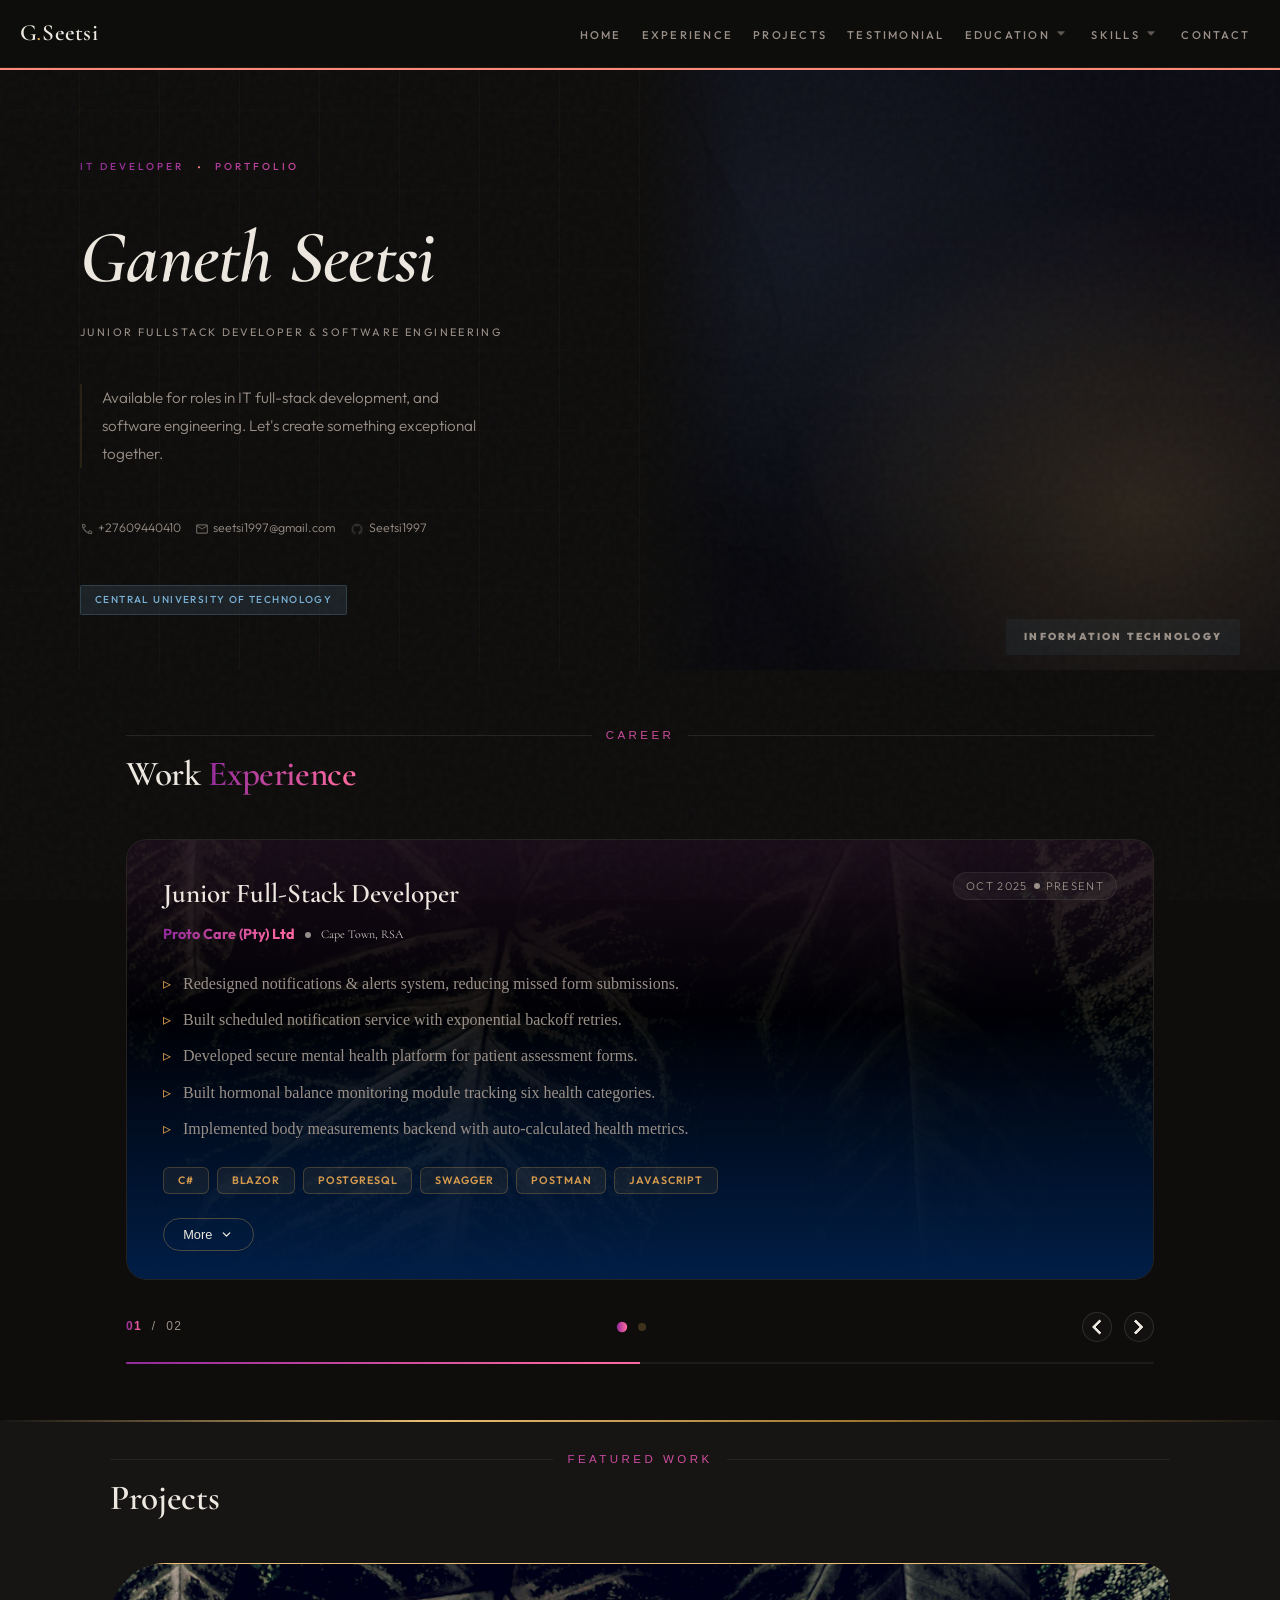
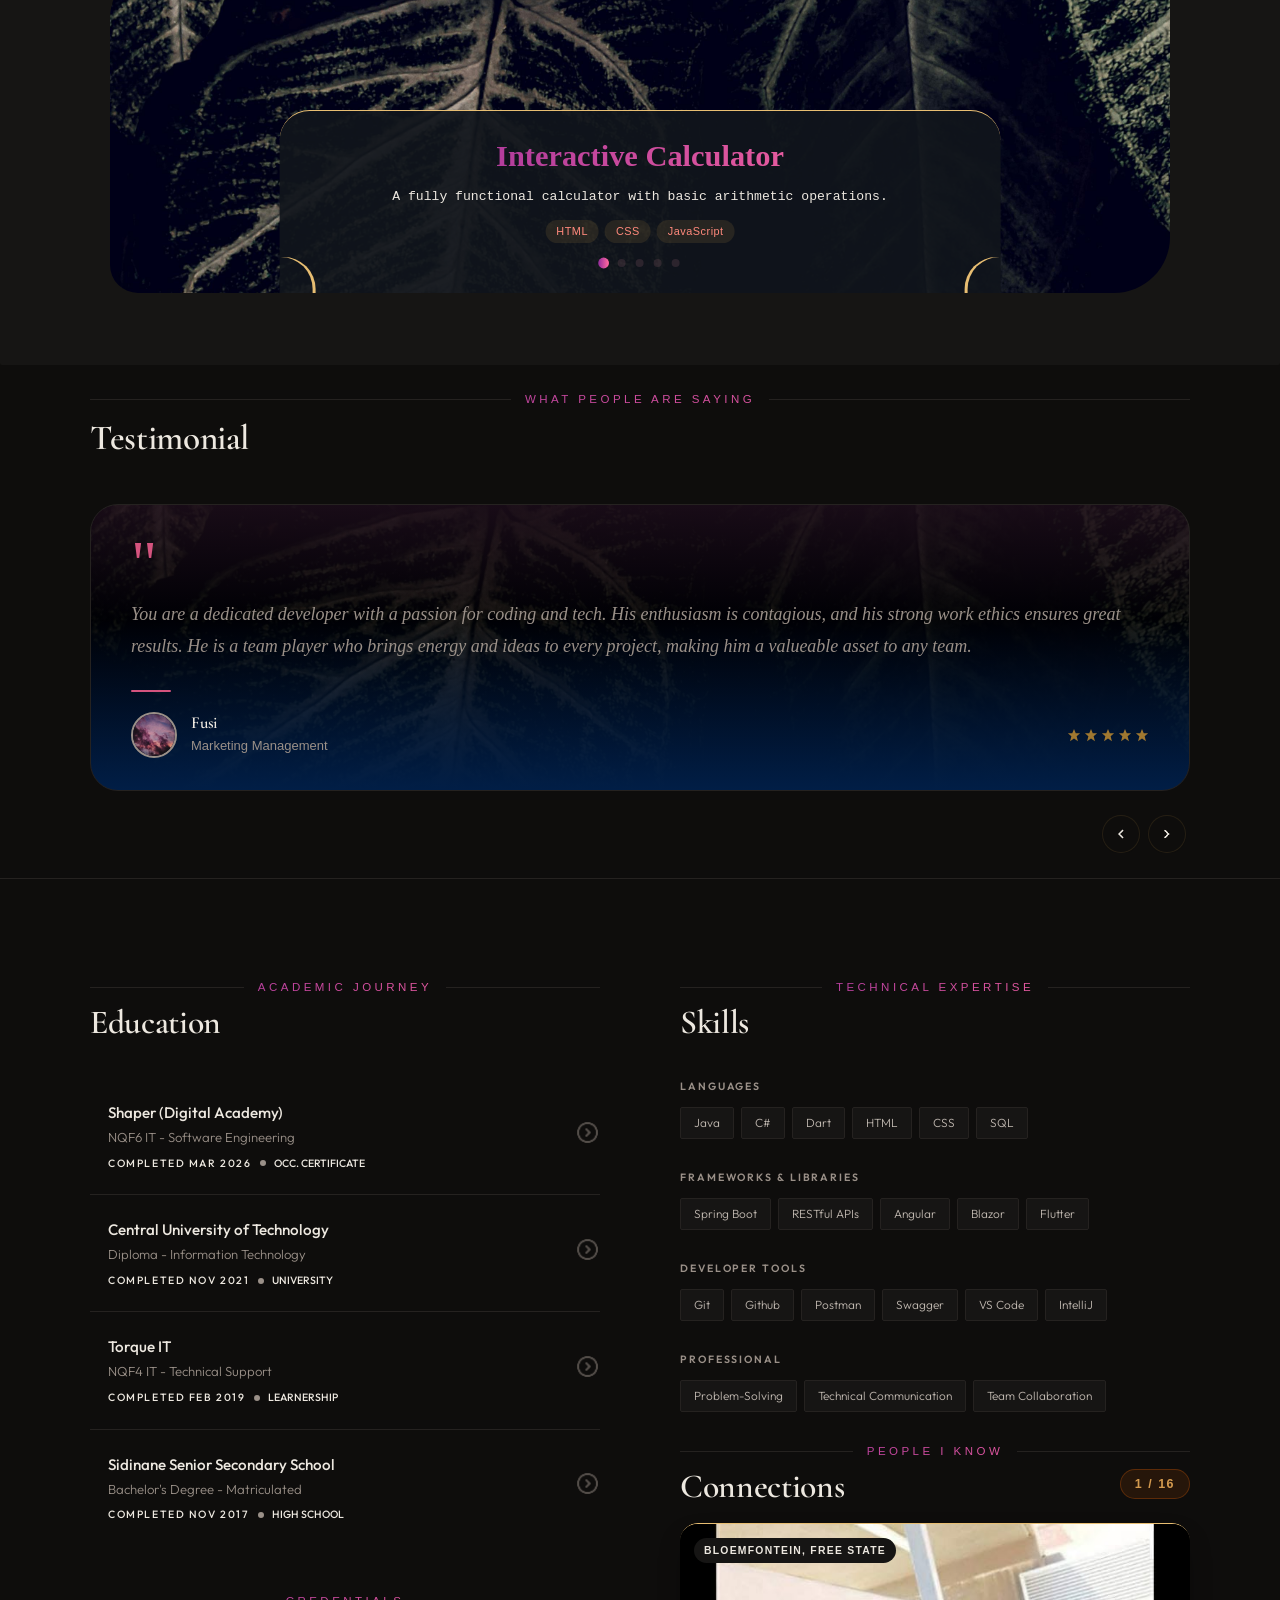
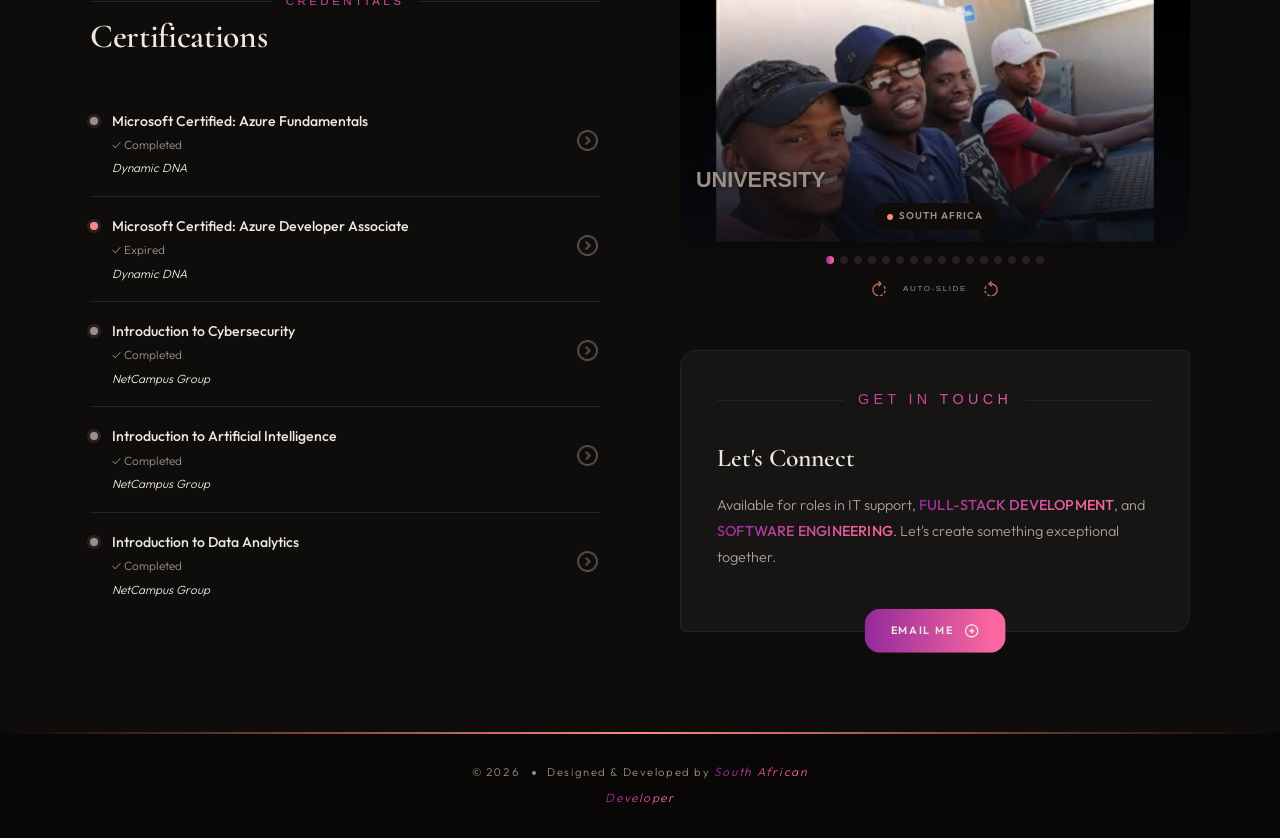
==== html/index.html @ e732b4f7 "Initial commit" ====
<!doctype html>
<html lang="en">

<head>
  <meta charset="UTF-8" />
  <meta name="viewport" content="width=device-width, initial-scale=1.0" />
  <title>Seetsi — Portfolio</title>
  <link rel="stylesheet" href="../css/styles.css" />
  <link rel="stylesheet" href="../css/mediaquery.css" />
  <link
    href="https://fonts.googleapis.com/css2?family=Cormorant+Garamond:ital,wght@0,300;0,400;0,600;0,700;1,300;1,400;1,600&family=Outfit:wght@300;400;500;600&display=swap"
    rel="stylesheet" />
</head>

<body>
  <div id="slot-navbar"></div>
  <div id="slot-hero"></div>
  <div id="slot-experience"></div>
  <div id="slot-projects"></div>
  <div id="slot-testimonial"></div>
  <div id="slot-edu-skills"></div>
  <div id="slot-footer"></div>
  <div id="slot-popups"></div>

  <script>
    async function loadPartial(slotId, file) {
      try {
        const res = await fetch(file);
        if (!res.ok) {
          console.warn(`Partial not found: ${file}`);
          return;
        }
        const html = await res.text();
        document.getElementById(slotId).innerHTML = html;
      } catch (err) {
        console.warn(`Failed to load partial: ${file}`, err);
      }
    }

    async function init() {
      await loadPartial("slot-navbar", "partials/navbar.html");
      await loadPartial("slot-hero", "partials/hero.html");
      await loadPartial("slot-experience", "partials/experience.html");
      await loadPartial("slot-projects", "partials/projects.html");
      await loadPartial("slot-testimonial", "partials/testimonial.html");
      await loadPartial("slot-edu-skills", "partials/edu-skills.html");
      await loadPartial("slot-footer", "partials/footer.html");
      await loadPartial("slot-popups", "partials/popups.html");

      // Now load and execute all dependent scripts
      const scripts = [
        "../js/script.js",
        "../js/scroll-lock.js",
        "../js/openEduPopup.js",
        "../js/openDoc.js",
        "../js/openCertPanel.js",
        "../js/dateFooter.js",
        "../js/experienceSlider.js",
        "../js/projectSlider.js",
        "../js/testimonialSlider.js",
        "../js/connectionSlider.js",
        "../js/skillsView.js"

      ];

      for (const src of scripts) {
        await new Promise((resolve, reject) => {
          const s = document.createElement('script');
          s.src = src;
          s.onload = resolve;
          s.onerror = reject;
          document.body.appendChild(s);
        });
      }

      // Finally dispatch the 'partialsLoaded' event (optional, since scripts already ran)
      window.dispatchEvent(new Event("partialsLoaded"));
    }

    init().catch(function (err) {
      console.error('Portfolio failed to initialise:', err);
    });

  </script>
</body>

</html>
---- css/styles.css ----
*,
*::before,
*::after {
  box-sizing: border-box;
  margin: 0;
  padding: 0;
}

body.mobile-nav,
body.edu-popup {
  position: fixed;
  width: 100%;
  overflow: hidden;
}

:root {
  --ink: #ede8e0;
  --bg: #0e0d0c;
  --surface: #161514;
  --surface2: #1c1a18;
  --gold: #d49a4e;
  --gold-l: #e8be72;
  --gold-d: #a07830;
  --navy: #7ab2d8;
  --navy-d: #4a8ab8;
  --muted: #9a9088;
  --line: #252220;
  --nav-h: 4.25rem;
  --ease-out: cubic-bezier(0.22, 1, 0.36, 1);
  --bg-gradient: linear-gradient(90deg,
      rgb(146, 42, 155) 0%,
      rgb(250, 102, 159) 90%);
  --expired: #ff897c;

  /* Experience section variables */
  --bg-card: #161514;
  --bg-card-hover: #1c1a18;
  --border: rgba(212, 164, 78, 0.12);
  --border-hover: rgba(212, 164, 78, 0.35);
  --text-primary: #ede8e0;
  --text-muted: #9a9088;
}

html {
  scroll-behavior: smooth;
}

body {
  background: var(--bg);
  color: var(--ink);
  font-family: "Outfit", sans-serif;
  font-weight: 300;
  line-height: 1.65;
  overflow-x: hidden;
  -webkit-font-smoothing: antialiased;
}

/* Grain overlay */
body::before {
  content: "";
  position: fixed;
  inset: 0;
  background-image: url("data:image/svg+xml,%3Csvg viewBox='0 0 200 200' xmlns='http://www.w3.org/2000/svg'%3E%3Cfilter id='n'%3E%3CfeTurbulence type='fractalNoise' baseFrequency='0.75' numOctaves='4' stitchTiles='stitch'/%3E%3C/filter%3E%3Crect width='100%25' height='100%25' filter='url(%23n)' opacity='1'/%3E%3C/svg%3E");
  opacity: 0.03;
  pointer-events: none;
  z-index: 9999;
}

/* ══════════════════════════════════════ NAVBAR */
.navbar {
  position: fixed;
  top: 0;
  left: 0;
  right: 0;
  height: var(--nav-h);
  z-index: 9999;
  display: flex;
  align-items: center;
  justify-content: space-between;
  padding: 0 3.25rem;
  background: rgba(14, 13, 12, 0.85);
  -webkit-backdrop-filter: blur(1.25rem) saturate(1.5);
  backdrop-filter: blur(1.25rem) saturate(1.5);
  border-bottom: 0.0625rem solid rgba(212, 164, 78, 0.1);
  transition: box-shadow 0.4s ease;
}

.nav-logo {
  font-family: "Cormorant Garamond", serif;
  font-size: 1.45rem;
  font-weight: 600;
  color: var(--ink);
  text-decoration: none;
  letter-spacing: 0.01em;
}

.nav-logo em {
  font-style: italic;
  color: var(--gold);
}

.nav-links {
  display: flex;
  list-style: none;
  justify-content: center;
  align-items: center;
  flex-wrap: nowrap;
  white-space: nowrap;

}

.nav-links a {
  font-size: 0.7rem;
  font-weight: 500;
  letter-spacing: 0.2em;
  text-transform: uppercase;
  color: var(--muted);
  text-decoration: none;
  padding: 0.5rem 1.25rem;
  position: relative;
  transition: color 0.25s;
}

.nav-links a::after {
  content: "";
  position: absolute;
  bottom: 0.125rem;
  left: 50%;
  transform: translateX(-50%);
  width: 0;
  height: 0.0625rem;
  background: var(--gold);
  transition: width 0.3s var(--ease-out);
}

.nav-links a:hover {
  color: var(--ink);
}

.nav-links a:hover::after {
  width: calc(100% - 2.5rem);
}

/* ══════════════════════════════════════ MOBILE NAV TIME */
.mobile-nav-time {
  display: flex;
  justify-content: space-between;
  align-items: center;
  padding: 0.1875rem 1.5rem;
  border-top: 0.0625rem solid var(--line);
  margin-bottom: 0.625rem;
}

.nav-cv a {
  font-size: 0.7rem;
  font-weight: 500;
  letter-spacing: 0.15em;
  text-transform: uppercase;
  color: var(--navy);
  text-decoration: none;
  padding: 0.375rem 0.875rem;
  border: 0.0625rem solid rgba(122, 178, 216, 0.3);
  border-radius: 1.25rem;
  transition:
    background 0.2s,
    border-color 0.2s;
}

.nav-cv a:hover {
  background: rgba(122, 178, 216, 0.1);
  border-color: var(--navy);
}

#navTime {
  display: inline-block;
  min-width: 2.625rem;
  text-align: center;
  font-variant-numeric: tabular-nums;
  font-size: 0.75rem;
  color: var(--text-muted);
  letter-spacing: 0.1em;
}

/* ══════════════════════════════════════ HAMBURGER */
.hamburger {
  display: none;
  flex-direction: column;
  gap: 0.3125rem;
  background: none;
  border: 0.0625rem solid var(--ink);
  cursor: pointer;
  padding: 0.375rem;
  border-radius: 0.375rem;
  transition: background 0.2s;
}

.hamburger:hover {
  background: var(--surface2);
}

.hamburger span {
  display: block;
  width: 1.375rem;
  height: 0.1rem;
  background: var(--text-muted);
  border-radius: 0.125rem;
  transition:
    transform 0.35s var(--ease-out),
    opacity 0.3s,
    width 0.35s;
  transform-origin: center;
}

.hamburger.open span:nth-child(1) {
  transform: translateY(0.40625rem) rotate(45deg);
}

.hamburger.open span:nth-child(2) {
  opacity: 0;
  width: 0;
}

.hamburger.open span:nth-child(3) {
  transform: translateY(-0.40625rem) rotate(-45deg);
}

/* ══════════════════════════════════════ MOBILE DRAWER */
.mobile-nav {
  position: fixed;
  top: var(--nav-h);
  left: 0;
  right: 0;
  background: #111010;
  border-bottom: 0.125rem solid var(--expired);
  z-index: 799;
  overflow: hidden;
  max-height: 0;
  transition: max-height 0.45s var(--ease-out);
}

.mobile-nav.open {
  max-height: 80vh;
  overflow-y: auto;
}

.mobile-nav ul {
  list-style: none;
  padding: 0;
}

.mobile-nav ul li a {
  display: block;
  padding: 0.875rem 2.75rem;
  font-size: 0.72rem;
  font-weight: 500;
  letter-spacing: 0.2em;
  text-transform: uppercase;
  color: var(--muted);
  text-decoration: none;
  border-left: 0.1875rem solid transparent;
  transition:
    color 0.2s,
    border-color 0.2s,
    padding-left 0.2s,
    background 0.2s;
}

.mobile-nav ul li a:hover {
  color: var(--ink);
  border-left-color: var(--expired);
  padding-left: 3.125rem;
  background: rgba(212, 164, 78, 0.05);
}

/* ══════════════════════════════════════ DESKTOP DROPDOWN */
.has-dropdown {
  position: relative;
  padding-top: 0.25rem;
}

.nav-links .dropdown-toggle {
  display: inline-flex;
  align-items: center;
  gap: 0.03125rem;
}

.has-dropdown .caret {
  display: inline-flex;
  align-items: center;
  vertical-align: middle;
  margin-left: 0.0625rem;
  padding-bottom: 0.3125rem;
  transition: transform 0.25s var(--ease-out);
}

.has-dropdown:hover .caret{
  transform: rotate(180deg);
}

.has-dropdown .caret .caret-img {
  width: 1.25rem;
  height: 1.25rem;
  display: block;
  pointer-events: none;
  opacity: 0.6;
  transition: opacity 0.25s ease;
}

.has-dropdown:hover .caret .caret-img,
.has-dropdown.active .caret .caret-img {
  opacity: 1;
}

.dropdown-menu {
  position: absolute;
  top: calc(100% + 0.5rem);
  left: 50%;
  opacity: 0;
  pointer-events: none;
  transform: translateX(-50%) translateY(-0.375rem);
  background: rgba(14, 13, 12, 0.97);
  border: 0.0625rem solid rgba(212, 164, 78, 0.18);
  border-radius: 0.5rem;
  list-style: none;
  padding: 0.375rem 0;
  min-width: 10.625rem;
  z-index: 1000;
  box-shadow: 0 0.75rem 2.5rem rgba(0, 0, 0, 0.5);
  transition:
    opacity 0.22s ease,
    transform 0.22s var(--ease-out);
}

/* tooltip arrow */
.dropdown-menu::before {
  content: "";
  position: absolute;
  top: -0.3125rem;
  left: 50%;
  transform: translateX(-50%) rotate(45deg);
  width: 0.5625rem;
  height: 0.5625rem;
  background: rgba(14, 13, 12, 0.97);
  border-left: 0.0625rem solid rgba(212, 164, 78, 0.18);
  border-top: 0.0625rem solid rgba(212, 164, 78, 0.18);
}

.has-dropdown:hover .dropdown-menu {
  opacity: 1;
  pointer-events: all;
  transform: translateX(-50%) translateY(0);
}

.dropdown-menu li a {
  display: block;
  padding: 0.5625rem 1.125rem;
  font-size: 0.68rem;
  font-weight: 500;
  letter-spacing: 0.15em;
  text-transform: uppercase;
  color: var(--muted);
  text-decoration: none;
  white-space: nowrap;
  transition:
    color 0.2s,
    padding-left 0.2s,
    background 0.2s;
}

.dropdown-menu li a:hover {
  color: var(--expired);
  padding-left: 1.5rem;
  background: rgba(212, 164, 78, 0.06);
}

/* prevents the global ::after underline appearing in dropdown */
.dropdown-menu li a::after {
  display: none;
}

/* ══════════════════════════════════════ MOBILE ACCORDION */
.mobile-accordion {
  list-style: none;
}

.mobile-acc-toggle {
  display: flex;
  align-items: center;
  justify-content: space-between;
  width: 100%;
  padding: 0.875rem 2.75rem;
  font-size: 0.72rem;
  font-weight: 500;
  letter-spacing: 0.2em;
  text-transform: uppercase;
  color: var(--muted);
  background: none;
  border: none;
  border-left: 0.1875rem solid transparent;
  cursor: pointer;
  text-align: left;
  gap: 0.5rem;
  transition:
    color 0.2s,
    border-color 0.2s,
    background 0.2s;
}

.mobile-acc-toggle:hover,
.mobile-acc-toggle[aria-expanded="true"] {
  color: var(--ink);
  border-left-color: var(--expired);
  background: rgba(212, 164, 78, 0.05);
}

.mobile-acc-toggle .caret {
  display: flex;
  align-items: center;
  flex-shrink: 0;
  margin-right: 0;
  transition: transform 0.3s var(--ease-out);
}

.mobile-acc-toggle .caret img {
  width: 1.25rem;
  height: 1.25rem;
  opacity: 0.5;
  display: block;
  pointer-events: none;
  filter: invert(1);
}

.mobile-acc-toggle[aria-expanded="true"] .caret {
  transform: rotate(180deg);
}

.mobile-acc-menu {
  list-style: none;
  max-height: 0;
  overflow: hidden;
  background: transparent;
  transition: max-height 0.35s var(--ease-out);
}

.mobile-acc-menu.open {
  max-height: 18.75rem;
}

.mobile-acc-menu li a {
  display: block;
  padding: 0.6875rem 2.75rem 0.6875rem 3.5rem;
  font-size: 0.68rem;
  font-weight: 500;
  letter-spacing: 0.18em;
  text-transform: uppercase;
  color: var(--muted);
  text-decoration: none;
  border-left: 0.1875rem solid transparent;
  position: relative;
  transition:
    color 0.2s,
    border-color 0.2s,
    background 0.2s;
}

/* dash indicator before each sub-link */
.mobile-acc-menu li a::before {
  content: "";
  position: absolute;
  left: 2.5rem;
  color: var(--gold);
  opacity: 0.5;
}

.mobile-acc-menu li a:hover {
  color: var(--gold);
  background: rgba(212, 164, 78, 0.04);
}

/* ══════════════════════════════════════ HERO */
.hero {
  height: 100%;
  max-height: 670px;
  min-height: 0;
  padding-top: var(--nav-h);
  display: grid;
  grid-template-columns: 1fr 1fr;
  position: relative;
  overflow: hidden;
}

.hero::before {
  content: "";
  position: absolute;
  inset: 0;
  background:
    repeating-linear-gradient(90deg,
      transparent,
      transparent 4.9375rem,
      rgba(212, 164, 78, 0.03) 4.9375rem,
      rgba(212, 164, 78, 0.03) 5rem),
    repeating-linear-gradient(0deg,
      transparent,
      transparent 4.9375rem,
      rgba(212, 164, 78, 0.02) 4.9375rem,
      rgba(212, 164, 78, 0.02) 5rem);
  pointer-events: none;
}

.hero-text {
  display: flex;
  flex-direction: column;
  justify-content: center;
  gap: 0.375rem;
  padding: 5rem 4rem 5rem 5rem;
  position: relative;
  z-index: 1;
  animation: slideUp 0.9s var(--ease-out) both;
}

.eyebrow {
  display: inline-flex;
  align-items: center;
  gap: 0.75rem;
  font-size: 0.63rem;
  letter-spacing: 0.3em;
  text-transform: uppercase;
  font-weight: 500;
  margin-bottom: 1.75rem;
  background: var(--bg-gradient, #ccc);
  -webkit-background-clip: text;
  -webkit-text-fill-color: transparent;
  background-clip: text;
}

.eyebrow .eyebrow-dot {
  background: var(--expired, #ccc);
  -webkit-background-clip: text;
  background-clip: text;
  -webkit-text-fill-color: transparent;
  font-size: 1.5rem;
  font-weight: 100;
  display: inline-block;
  padding-left: 0.1rem;
  animation: bounce 1s infinite;
}

.hero-text-header {
  display: flex;
  align-items: center;
  justify-content: space-between;
}

.hero-text-header h1 {
  font-family: "Cormorant Garamond", serif;
  font-size: clamp(2.5rem, 5.8vw, 5.375rem);
  font-style: oblique;
  line-height: 0.95;
  font-weight: 600;
  color: var(--ink);
  margin-bottom: 0.375rem;
  letter-spacing: -0.01em;
}

.title-tag {
  font-size: 0.68rem;
  letter-spacing: 0.22em;
  text-transform: uppercase;
  color: var(--muted);
  margin: 1.25rem 0 2.25rem;
  font-weight: 400;
}

.summary {
  font-size: 0.95rem;
  color: var(--text-muted);
  max-width: 25rem;
  line-height: 1.85;
  margin-bottom: 2.75rem;
  padding-left: 1.25rem;
  border-left: 0.125rem solid var(--border, #ccc);
}

.contact-row {
  display: flex;
  flex-wrap: wrap;
  gap: 0.875rem;
  margin-bottom: 2.5rem;
}

.contact-item {
  display: flex;
  align-items: center;
  gap: 0.25rem;
  font-size: 0.77rem;
  color: var(--muted);
  transition: color 0.2s;
}

.contact-item:hover,
.contact-item a:hover {
  color: var(--ink);
}

.contact-item .call,
.contact-item .mail,
.contact-item .location,
.contact-item .github {
  flex-shrink: 0;
  opacity: 0.6;
}

.contact-item .call,
.contact-item .mail,
.contact-item .location,
.contact-item .github {
  width: 0.875rem;
  height: 0.875rem;
}

.contact-item a {
  color: var(--muted);
  text-decoration: none;
}

.contact-item .github {
  width: 1rem;
  height: 1rem;
}

.badge-row {
  display: flex;
  gap: 0.5rem;
  flex-wrap: wrap;
}

.badge {
  background: rgba(122, 178, 216, 0.12);
  border: 0.0625rem solid rgba(122, 178, 216, 0.2);
  color: var(--navy);
  font-size: 0.63rem;
  letter-spacing: 0.14em;
  text-transform: uppercase;
  padding: 0.375rem 0.875rem;
  border-radius: 0.125rem;
  font-weight: 500;
  transition:
    background 0.25s,
    border-color 0.25s;
}

.badge:hover {
  background: rgba(122, 178, 216, 0.2);
}

.badge.gold {
  background: rgba(212, 164, 78, 0.15);
  border-color: rgba(212, 164, 78, 0.3);
  color: var(--gold);
}

.badge.gold:hover {
  background: rgba(212, 164, 78, 0.25);
}

/* Hero photo */
.hero-photo {
  position: relative;
  overflow: hidden;
  animation: fadeIn 1.1s ease both 0.3s;
}

.hero-photo-inner {
  width: 100%;
  height: 100%;
  min-height: 28rem;  
  background: black url(https://s3-us-west-2.amazonaws.com/s.cdpn.io/1231630/stars.png) repeat;
  top: 0;
  bottom: 0;
  left: 0;
  right: 0;
  display: block;
  z-index: 0;
  position: relative;
}

.hero-photo-inner::before {
  content: "";
  position: absolute;
  inset: 0;
  background:
    radial-gradient(ellipse at 25% 30%,
      rgba(122, 178, 216, 0.08) 0%,
      transparent 55%),
    radial-gradient(ellipse at 78% 70%,
      rgba(212, 164, 78, 0.18) 0%,
      transparent 50%);
}

.hero-svg-art {
  position: absolute;
  inset: 0;
  width: 100%;
  height: 100%;
  opacity: 0.12;
  object-fit: cover;
  object-position: center top;
}

.hero-photo::after {
  content: "";
  position: absolute;
  inset: 0;
  background: linear-gradient(to right, var(--bg) 0%, transparent 16%);
}

.photo-label {
  position: absolute;
  bottom: 2.5rem;
  right: 2.5rem;
  background: rgba(67, 96, 116, 0.12);
  color: var(--text-muted);
  font-size: 0.63rem;
  letter-spacing: 0.22em;
  text-transform: uppercase;
  padding: 0.625rem 1.125rem;
  z-index: 2;
  font-weight: 900;
  border-radius: 0.125rem;
  cursor: pointer;
}

/* ══════════════════════════════════════ SECTION COMMONS */
.section-label {
  font-size: 0.61rem;
  letter-spacing: 0.32em;
  text-transform: uppercase;
  font-weight: 500;
  margin-bottom: 1.25rem;
  display: flex;
  align-items: center;
  gap: 0.875rem;
  background: var(--muted);
  -webkit-background-clip: text;
  -webkit-text-fill-color: transparent;
  background-clip: text;
}

.section-label::before {
  content: "";
  flex: 1;
  height: 0.0625rem;
  background: var(--line);
}

.section-label::after {
  content: "";
  flex: 1;
  height: 0.0625rem;
  background: var(--line);
}

.section-label .touch {
  font-size: 1rem;
  margin-bottom: 0.875rem;
}

.contact-box>p span {
  letter-spacing: 0.0125rem;
  text-transform: uppercase;
  font-weight: 500;

  background: var(--bg-gradient);
  -webkit-background-clip: text;
  -webkit-text-fill-color: transparent;
  background-clip: text;
}

h2 {
  font-family: "Cormorant Garamond", serif;
  font-size: 2.1rem;
  color: var(--ink);
  margin-bottom: 2.25rem;
  font-weight: 600;
  letter-spacing: -0.01em;
  line-height: 1.1;
}

.experience-section {
  max-width: 71.25rem;
  width: 100%;
  margin: 3rem auto;
  padding: 0.5rem 3.5rem;
  position: relative;
  background: transparent;
}

.section-label {
  font-family: "Montserrat", sans-serif;
  font-size: 0.72rem;
  letter-spacing: 0.3em;
  text-transform: uppercase;
  font-weight: 500;
  margin-bottom: 0.5rem;
  background: var(--bg-gradient);
  -webkit-background-clip: text;
  background-clip: text;
  -webkit-text-fill-color: transparent;
}

.section-heading {
  font-family: "Cormorant Garamond", serif;
  font-size: 2.2rem;
  font-weight: 600;
  color: var(--ink);
  margin-bottom: 2.75rem;
  line-height: 1.2;
}

.section-heading span {
  background: var(--bg-gradient);
  -webkit-background-clip: text;
  background-clip: text;
  -webkit-text-fill-color: transparent;
}

/* ── Slider ── */
.exp-layout {
  display: flex;
  flex-direction: column;
  gap: 0;
}

.exp-layout.compact {
  flex-direction: row;
  align-items: center;
  gap: 1.5rem;
}

.exp-layout.compact .exp-slider-wrap {
  flex: 1;
}

.exp-layout.compact .exp-controls {
  flex-direction: column;
  align-items: center;
  justify-content: center;
  margin-top: 0;
  gap: 1rem;
  min-width: 3rem;
}

.exp-slider-wrap {
  width: 100%;
  overflow: hidden;
  border-radius: 1.25rem;
  transition: height 0.55s cubic-bezier(0.25, 0.46, 0.45, 0.94);
}

.exp-slides {
  display: flex;
  width: 100%;
  transition: transform 0.55s cubic-bezier(0.25, 0.46, 0.45, 0.94);
  will-change: transform;
}

/* ── Card ── */
.exp-card {
  flex: 0 0 100%;
  width: 100%;
  background-image:
     linear-gradient(
       rgba(27, 13, 23, 0.9) 0%,
       rgba(0, 0, 0, 0.8) 40%,
       rgba(1, 30, 70, 1) 100%
     ),
     url("../images/imgs/background.jpg");
  background-size: cover;
  background-position: center;
  background-repeat: no-repeat;
  transition: box-shadow 0.2s;
  border: 0.0625rem solid var(--line, #ccc);
  border-radius: 1.25rem;
  padding: 2rem 2.25rem 1.75rem;
  position: relative;
}

.card-header {
  display: flex;
  justify-content: space-between;
  align-items: flex-start;
  margin-bottom: 0.375rem;
  gap: 1rem;
  flex-wrap: wrap;
}

.job-title {
  font-family: "Cormorant Garamond", serif;
  font-size: 1.7rem;
  font-weight: 600;
  color: var(--ink);
}

.date-badge {
  font-size: 0.7rem;
  letter-spacing: 0.12em;
  text-transform: uppercase;
  color: var(--text-muted);
  background: rgba(255, 255, 255, 0.04);
  border: 0.0625rem solid rgba(255, 255, 255, 0.07);
  padding: 0.25rem 0.75rem;
  border-radius: 1.25rem;
  white-space: nowrap;
  display: inline-flex;
  align-items: center;
  gap: 0.375rem;
}

.date-dot {
  display: inline-block;
  width: 0.375rem;
  height: 0.375rem;
  background: var(--text-muted);
  border-radius: 50%;
  animation: connPulse 1.8s infinite;
}

.company-row {
  display: flex;
  align-items: center;
  gap: 0.625rem;
  margin-bottom: 1.5rem;
  flex-wrap: wrap;
}

.company-name {
  font-size: 0.9rem;
  font-weight: 700;
  background: var(--bg-gradient);
  -webkit-background-clip: text;
  background-clip: text;
  -webkit-text-fill-color: transparent;
}

.company-location {
  font-size: 0.75rem;
  color: var(--text-primary);
  font-family: "Cormorant Garamond", serif;
}

.dot-divider {
  color: var(--text-muted);
  background: var(--text-primary);
  width: 0.375rem;
  height: 0.375rem;
  border-radius: 50%;
  opacity: 0.6;
  animation: connPulse 1.8s infinite;
}

/* ── Bullets ── */
.exp-bullets {
  list-style: none;
  display: flex;
  flex-direction: column;
  gap: 0.625rem;
}

.exp-bullets li {
  font-family: "Playfair Display", serif;
  font-size: 1rem;
  color: var(--text-muted);
  line-height: 1.65;
  padding-left: 1.25rem;
  position: relative;
}

.exp-bullets li::before {
  content: "▹";
  position: absolute;
  left: 0;
  color: var(--gold);
}

/* ── Tags ── */
.tag-row {
  display: flex;
  flex-wrap: wrap;
  gap: 0.5rem;
  margin-top: 1.5rem;
}

.tag {
  font-size: 0.67rem;
  letter-spacing: 0.08em;
  text-transform: uppercase;
  font-weight: 600;
  padding: 0.25rem 0.875rem;
  border-radius: 0.375rem;
  background: rgba(212, 164, 78, 0.08);
  border: 0.0625rem solid rgba(212, 164, 78, 0.25);
  color: var(--gold);
}

/* ── Show More button ── */
.show-more-btn {
  display: inline-flex;
  align-items: center;
  gap: 0.5rem;
  margin-top: 1.5rem;
  background: transparent;
  border: 1px solid var(--border-hover);
  border-radius: 2rem;
  padding: 0.5rem 1.2rem;
  font-family: "Montserrat", sans-serif;
  font-weight: 500;
  font-size: 0.8rem;
  color: var(--text-primary);
  cursor: pointer;
  transition: all 0.2s;
}

.show-more-btn:hover {
  background: rgba(212, 164, 78, 0.15);
  border-color: var(--gold);
  color: var(--gold);
}

.show-more-btn .btn-chevron {
  display: inline-flex;
  align-items: center;
  transition: transform 0.35s cubic-bezier(0.33, 1, 0.68, 1);
}

.show-more-btn.open .btn-chevron {
  transform: rotate(180deg);
}

/* ── Expandable detail panel ── */
.exp-detail-wrapper {
  overflow: hidden;
  max-height: 0;
}

.exp-detail-wrapper.expanded {
  max-height: 600px;
}

.exp-detail-inner {
  margin-top: 1.5rem;
  padding-top: 1.25rem;
  border-top: 1px solid rgba(212, 164, 78, 0.2);
  background: rgba(10, 14, 19, 0.7);
  border-radius: 1rem;
  padding: 1.25rem 1.4rem 1.1rem;
}

.detail-text {
  font-family: "Playfair Display", serif;
  font-size: 0.98rem;
  line-height: 1.7;
  color: var(--ink);
  margin-bottom: 1rem;
}

.detail-bullets {
  list-style: none;
  margin: 0.8rem 0;
}

.detail-bullets li {
  font-size: 0.87rem;
  padding-left: 1.3rem;
  position: relative;
  margin-bottom: 0.5rem;
  color: var(--text-primary);
}

.detail-bullets li::before {
  content: "✦";
  position: absolute;
  left: 0;
  color: var(--text-muted);
}

/* ── Controls ── */
.exp-controls {
  display: flex;
  align-items: center;
  justify-content: space-between;
  margin-top: 2rem;
  flex-wrap: wrap;
  gap: 0.875rem;
}

.exp-counter {
  font-family: "Montserrat", sans-serif;
  font-size: 0.75rem;
  letter-spacing: 0.12em;
  color: var(--text-muted);
}

.exp-counter strong {
  font-weight: 800;
  background: var(--bg-gradient);
  -webkit-background-clip: text;
  background-clip: text;
  -webkit-text-fill-color: transparent;
}

.exp-dots {
  display: flex;
  gap: 0.75rem;
  align-items: center;
}

.exp-dot {
  width: 0.5rem;
  height: 0.5rem;
  border-radius: 50%;
  background: rgba(212, 164, 78, 0.25);
  border: none;
  cursor: pointer;
  transition: all 0.25s ease;
}

.exp-dot.active {
  background: var(--bg-gradient);
  transform: scale(1.3);
}

.exp-arrows {
  display: flex;
  gap: 0.75rem;
}

.exp-arrow {
  width: 1.875rem;
  height: 1.875rem;
  border-radius: 50%;
  border: 0.0625rem solid rgba(255, 255, 255, 0.12);
  background: rgba(255, 255, 255, 0.02);
  cursor: pointer;
  display: flex;
  align-items: center;
  justify-content: center;
  transition: all 0.2s;
}

.exp-arrow:hover {
  border-color: var(--gold);
  background: rgba(228, 177, 85, 0.1);
}

.exp-arrow svg {
  width: 1rem;
  height: 1rem;
  stroke: var(--gold);
  fill: none;
  stroke-width: 2;
  stroke-linecap: round;
  stroke-linejoin: round;
}

/* ── Progress ── */
.exp-progress {
  height: 0.125rem;
  background: rgba(255, 255, 255, 0.06);
  border-radius: 0.25rem;
  margin-top: 1.25rem;
  overflow: hidden;
}

.exp-progress-fill {
  height: 100%;
  background: var(--bg-gradient);
  transition: width 0.55s cubic-bezier(0.25, 0.46, 0.45, 0.94);
}

/* ─── Section wrapper ─── */
.projects-section {
  background: var(--surface);
  padding: 1.875rem 0 4.5rem;
  position: relative;
  border-radius: 0.125rem;
  width: 100%;
}

.projects-section::before {
  content: "";
  position: absolute;
  top: 0;
  left: 0;
  right: 0;
  height: 0.125rem;
  background: linear-gradient(90deg,
      transparent,
      var(--gold-l),
      var(--gold-d),
      transparent);
  border-radius: 1.25rem 1.25rem 0 0;
}

.projects-inner {
  width: 100%;
  max-width: 71.25rem;
  margin: 0 auto;
  padding: 0 2.5rem;
}

/* ─── Heading ─── */
.projects-head {
  margin-bottom: 2.5rem;
}

.slider-card {
  position: relative;
  border-radius: 0.875rem;
}

.slider {
  position: relative;
  width: 100%;
  height: 20.625rem;
  border-radius: 3.5rem 1.75rem 3.5rem 1.75rem;
  overflow: hidden;
  transition: transform 0.3s ease;
}

.slides {
  display: flex;
  width: 100%;
  height: 100%;
  transition: transform 0.6s cubic-bezier(0.25, 0.46, 0.45, 0.94);
}

.slide {
  min-width: 100%;
  height: 100%;
  object-fit: cover;
  flex-shrink: 0;
  -webkit-user-select: none;
  user-select: none;
  pointer-events: none;
  display: block;
  border-top: 0.0625rem solid var(--gold-l);
}

.bottom-center {
  position: absolute;
  bottom: 0;
  left: 50%;
  transform: translateX(-50%);
  width: 68%;
  background: rgba(17, 21, 27, 0.93);
  padding: 1.25rem 1.625rem 1.625rem;
  text-align: center;
  border-radius: 1.875rem 1.875rem 0 0;
  border-top: 0.0625rem solid var(--gold-l);
  z-index: 12;
}

.bottom-center::before,
.bottom-center::after {
  content: "";
  position: absolute;
  bottom: 0;
  width: 2.25rem;
  height: 2.25rem;
  background: transparent;
  z-index: -1;
}

.bottom-center::before {
  left: -0.1875rem;
  border-radius: 0 2rem 0 0;
  box-shadow: 0.1875rem 0 0 0 var(--gold-l);
}

.bottom-center::after {
  right: -0.1875rem;
  border-radius: 2rem 0 0 0;
  box-shadow: -0.1875rem 0 0 0 var(--gold-l);
}

.luxury-heading {
  font-family: "Gloock", serif;
  font-size: 1.9rem;
  font-weight: 700;
  color: var(--muted);
  margin-bottom: 0.375rem;
  transition: opacity 0.2s ease;
  background: var(--bg-gradient);
  -webkit-background-clip: text;
  -webkit-text-fill-color: transparent;
  background-clip: text;
}

.luxury-subtitle {
  font-family: monospace;
  font-size: 0.82rem;
  font-weight: 500;
  color: var(--ink);
  line-height: 1.55;
  transition: opacity 0.2s ease;
}

.tech-stack {
  display: flex;
  flex-wrap: wrap;
  justify-content: center;
  gap: 0.375rem;
  margin: 0.75rem 0 0.875rem;
}

.tech-pill {
  background: var(--border);
  padding: 0.1875rem 0.6875rem;
  border-radius: 2.5rem;
  font-size: 0.68rem;
  color: var(--expired);
  letter-spacing: 0.03125rem;
  font-family: "Montserrat", sans-serif;
}

.buttons {
  margin-top: 0.625rem;
  display: flex;
  justify-content: center;
  gap: 0.625rem;
}

.btn {
  font-family: "Outfit", sans-serif;
  font-weight: 600;
  font-size: 0.82rem;
  padding: 0.55rem 1.6rem;
  border-radius: 2.5rem;
  cursor: pointer;
  transition: all 0.22s ease;
  border: none;
  text-decoration: none;
  display: inline-block;
}

.btn.primary {
  background: var(--navy-d);
  color: var(--ink);
}

.btn.primary:hover {
  transform: translateY(-0.125rem);
  filter: brightness(1.08);
}

.indicators {
  display: flex;
  justify-content: center;
  gap: 0.625rem;
  margin-top: 1rem;
}

.dot {
  height: 0.5rem;
  width: 0.5rem;
  background: rgba(255, 161, 185, 0.12);
  border-radius: 50%;
  cursor: pointer;
  border: none;
  padding: 0;
  transition:
    background 0.2s,
    transform 0.2s;
}

.dot.active {
  background: var(--bg-gradient);
  transform: scale(1.35);
}

.fading {
  opacity: 0;
}

.open-view-btn {
  background: transparent;
  color: var(--navy);
  border: 0.0625rem solid rgba(122, 178, 216, 0.35);
  padding: 0.55rem 1.4rem;
  border-radius: 2.5rem;
  font-size: 0.85rem;
  font-weight: 600;
  cursor: pointer;
  transition: all 0.25s ease;
}


/* ══════════════════════════════════════ MAIN CONTENT */
.main-content {
  background: var(--bg);
  padding: 6.25rem 5rem;
  position: relative;
}

.main-content::before {
  content: "";
  position: absolute;
  top: 0;
  left: 0;
  right: 0;
  height: 0.0625rem;
  background: var(--line);
}

.section-grid {
  display: grid;
  grid-template-columns: 1fr 1fr;
  gap: 5rem;
  max-width: 68.75rem;
  margin: 0 auto;
}

.section+.section {
  margin-top: 4rem;
}

/* Education */
.edu-item {
  display: flex;
  align-items: center;
  justify-content: space-between;
  flex-wrap: nowrap;
  padding: 1.375rem 0 1.375rem 1.125rem;
  border-bottom: 0.0625rem solid var(--line, #ccc);
  position: relative;
  transition: padding-left 0.25s;
}

.edu-item::before {
  content: "";
  position: absolute;
  left: 0;
  top: 1.5625rem;
  width: 0.1875rem;
  height: 0;
  background: var(--bg-gradient);
  transition: height 0.35s var(--ease-out);
  border-radius: 0.125rem;
}

.edu-item:hover::before {
  height: calc(100% - 2.75rem);
}

.edu-item:last-child {
  border-bottom: none;
}

.edu-content {
  transition: transform 0.25s;
}

.edu-item:hover .edu-content {
  transform: translateX(0.25rem);
}

.edu-icon {
  color: var(--gold);
  opacity: 0.5;
  flex-shrink: 0;
  transition: opacity 0.25s;
}

.edu-icon .arrow-right {
  width: 1.5625rem;
  height: 1.5625rem;
  cursor: pointer;
  transition: transform 0.25s;
}

.edu-school {
  font-weight: 500;
  font-size: 0.95rem;
  color: var(--ink);
  margin-bottom: 0.125rem;
}

.edu-degree {
  font-size: 0.82rem;
  color: var(--muted);
  margin-bottom: 0.375rem;
}

.edu-types {
  display: flex;
  justify-content: space-between;
  align-items: center;
  gap: 0.5rem;
}

.edu-types .edu-date {
  text-align: left;
}

.edu-types .edu-dot {
  text-align: center;
}

.edu-types .edu-type {
  text-align: right;
}

.edu-date {
  font-size: 0.66rem;
  letter-spacing: 0.15em;
  text-transform: uppercase;
  font-weight: 500;
}

.edu-dot {
  height: 0.375rem;
  width: 0.375rem;
  background: var(--text-muted);
  border-radius: 50%;
  cursor: pointer;
  border: none;
  padding: 0;
  transition:
    background 0.1s,
    transform 0.1s;
  animation: connPulse 2s infinite;
}

.edu-type {
  font-size: 0.66rem;
  color: var(--ink);
  text-transform: uppercase;
  font-weight: 500;
}

/* Overlay */
.edu-overlay {
  display: none;
  position: fixed;
  inset: 0;
  background: rgba(0, 0, 0, 0.35);
  z-index: 998;
}

.edu-overlay.active {
  display: block;
}

/* Popup panel */
.edu-popup {
  position: fixed;
  top: 3.125rem;
  right: -23.75rem;
  width: 21.25rem;
  height: 100vh;
  background: var(--bg, --bg-gradient);
  border-left: 0.0625rem solid var(--border);
  padding: 2.25rem 1.5rem 3.75rem;
  z-index: 999;
  overflow-y: auto;
  transition: right 0.35s cubic-bezier(0.4, 0, 0.2, 1);
  box-sizing: border-box;
}

.edu-popup.active {
  right: 0;
}

.edu-popup-header {
  display: flex;
  justify-content: space-between;
  align-items: center;
}

/* Close button */
.edu-popup-close {
  position: absolute;
  top: 2.25rem;
  right: 1rem;
  background: none;
  border: none;
  font-size: 1.125rem;
  cursor: pointer;
  color: var(--muted);
  line-height: 1;
  padding: 0.25rem 0.375rem;
  transition: color 0.2s;
}

.edu-popup-close img {
  width: 1.25rem;
  height: 1.25rem;
}

/* Badge */
.edu-popup-badge {
  display: inline-block;
  font-size: 0.68rem;
  font-weight: 500;
  letter-spacing: 0.1em;
  text-transform: uppercase;
  padding: 0.25rem 0.75rem;
  border-radius: 6.1875rem;
  margin-bottom: 0.875rem;
}

.edu-popup-badge.completed {
  background: rgba(34, 197, 94, 0.12);
  color: #15803d;
}

.edu-popup-badge.in-progress {
  background: rgba(234, 179, 8, 0.12);
  color: #a16207;
}

/* Content */
.edu-popup-school {
  font-size: 1rem;
  font-weight: 500;
  color: var(--ink);
  margin-bottom: 0.375rem;
  text-align: center;
}

.edu-popup-degree {
  font-size: 0.82rem;
  color: var(--muted);
  margin-bottom: 0.25rem;
  text-align: center;
}

.edu-popup-divider {
  border: none;
  border-top: 0.0625rem solid var(--line, #ccc);
  margin: 1rem 0;
}

.edu-popup-cards {
  display: grid;
  grid-template-columns: 1fr 1fr;
  /* two equal columns side by side */
  gap: 0.625rem;
  margin-bottom: 1rem;
}

.edu-popup-card {
  display: flex;
  flex-direction: column;
  justify-content: space-between;
  align-items: center;
  gap: 0.25rem;
  padding: 0.75rem 0.875rem;
  border: 0.0625rem solid var(--line, #ccc);
  border-radius: 0.625rem;
  background: var(--bg);
}

.card-label {
  font-size: 0.68rem;
  letter-spacing: 0.08em;
  text-transform: uppercase;
  color: var(--muted);
}

.card-value {
  font-size: 0.95rem;
  font-weight: 500;
  color: var(--ink);
}

.edu-popup-desc {
  font-size: 0.82rem;
  color: var(--muted);
  line-height: 1.7;
  margin-top: 1rem;
}

/* Make arrow cursor */
.edu-icon {
  cursor: pointer;
}

.edu-icon:hover {
  opacity: 1 !important;
}

.viewer-backdrop {
  display: none;
  position: fixed;
  inset: 0;
  background: rgba(0, 0, 0, 0.75);
  z-index: 9999;
  align-items: center;
  justify-content: center;
  -webkit-user-select: none;
  user-select: none;
  padding: 1.25rem;
}

.viewer-backdrop.open {
  display: flex;
}

.viewer-box {
  width: 90%;
  max-width: 37.5rem;
  background: var(--bg);
  border-radius: 0.75rem;
  overflow: hidden;
  position: relative;
  max-height: 90vh;
  display: flex;
  flex-direction: column;
}

.viewer-topbar {
  display: flex;
  align-items: center;
  justify-content: space-between;
  padding: 0.75rem 1rem;
  border-bottom: 0.0625rem solid var(--line, #ccc);
  flex-shrink: 0;
}

.viewer-close {
  background: none;
  border: none;
  font-size: 1.125rem;
  cursor: pointer;
  color: var(--muted);
}

.viewer-body {
  position: relative;
  min-height: 25rem;
  background: #f0f0f0;
  flex: 1;
  overflow: auto;
}

.viewer-body iframe {
  width: 100%;
  height: auto;
  min-height: 40.625rem;
  border: none;
  display: block;
}

.viewer-body img {
  width: 100%;
  height: auto;
  min-height: 18.75rem;
  display: block;
  pointer-events: none;
  -webkit-user-select: none;
  user-select: none;
}

.no-save-overlay {
  position: absolute;
  inset: 0;
  z-index: 10;
  cursor: default;
}

.viewer-footer {
  display: flex;
  align-items: center;
  justify-content: center;
  gap: 0.5rem;
  padding: 0.625rem 1rem;
  border-top: 0.0625rem solid var(--line, #ccc);
  opacity: 0.4;
  flex-shrink: 0;
}

.footer-dot,
.cert-footer-dot {
  width: 0.5rem;
  height: 0.5rem;
  border-radius: 50%;
  background: #e24b4a;
}

.footer-text,
.cert-footer-text {
  font-size: 0.6875rem;
  color: var(--muted);
}

.cert-footer-text {
  color: var(--text-primary);
}

.toast {
  position: absolute;
  bottom: 3.75rem;
  left: 50%;
  transform: translateX(-50%);
  background: #222;
  color: #fff;
  font-size: 0.75rem;
  padding: 0.5rem 1rem;
  border-radius: 0.5rem;
  opacity: 0;
  transition: opacity 0.2s;
  pointer-events: none;
  white-space: nowrap;
  z-index: 20;
}

.toast.show {
  opacity: 1;
}

/* Skills */
.skill-group {
  margin-bottom: 1.875rem;
}

.skill-group-name {
  font-size: 0.66rem;
  letter-spacing: 0.18em;
  text-transform: uppercase;
  font-weight: 600;
  margin-bottom: 0.75rem;
  color: var(--muted);
  background: var(--muted);
  -webkit-background-clip: text;
  -webkit-text-fill-color: transparent;
  background-clip: text;
}

.skill-tags {
  display: flex;
  flex-wrap: wrap;
  gap: 0.4375rem;
}

.skill-tag {
  background: var(--surface);
  border: 0.0625rem solid var(--line, #ccc);
  font-size: 0.74rem;
  padding: 0.3125rem 0.8125rem;
  border-radius: 0.125rem;
  color: #c0b8b0;
  transition:
    border-color 0.2s,
    color 0.2s,
    background 0.2s;
}

.skill-tag:hover {
  border-color: rgba(212, 164, 78, 0.4);
  color: var(--ink);
  background: rgba(212, 164, 78, 0.06);
}

/* Skill Drawer */
.skill-overlay {
  position: fixed;
  inset: 0;
  background: rgba(0, 0, 0, 0.55);
  z-index: 200;
  opacity: 0;
  pointer-events: none;
  transition: opacity 0.3s ease;
}

.skill-overlay.active {
  opacity: 1;
  pointer-events: all;
}

.skill-drawer {
  position: fixed;
  top: 4.375rem;
  left: 0;
  width: 26.25rem;
  max-width: 95vw;
  height: 100vh;
  background: #0f0f0f;
  border-right: 0.0625rem solid rgba(255, 255, 255, 0.08);
  z-index: 201;
  display: flex;
  flex-direction: column;
  transform: translateX(-100%);
  transition: transform 0.35s cubic-bezier(0.4, 0, 0.2, 1);
  overflow-y: auto;
}

.skill-drawer.active {
  transform: translateX(0);
}

.skill-drawer-header {
  display: flex;
  align-items: center;
  justify-content: space-between;
  padding: 1.5rem 1.5rem 1rem;
  flex-shrink: 0;
}

.skill-drawer-category {
  font-size: 0.62rem;
  letter-spacing: 0.18em;
  text-transform: uppercase;
  font-weight: 600;
  color: var(--muted);
}

.skill-drawer-close {
  background: none;
  border: none;
  cursor: pointer;
  padding: 0.25rem;
  opacity: 0.5;
  transition: opacity 0.2s;
  flex-shrink: 0;
}

.skill-drawer-close:hover {
  opacity: 1;
}

.skill-drawer-close img {
  width: 1.125rem;
  height: 1.125rem;
  display: block;
}

.skill-drawer-divider {
  border: none;
  border-top: 0.0625rem solid var(--line, #ccc);
  margin: 0;
  flex-shrink: 0;
}

.skill-drawer-body {
  padding: 1.5rem;
  flex: 1;
}

.skill-drawer-name {
  font-size: 1.35rem;
  font-weight: 600;
  color: var(--ink);
  margin: 0 0 0.75rem;
  letter-spacing: 0.01em;
}

.skill-drawer-desc {
  font-size: 0.82rem;
  color: var(--muted);
  line-height: 1.75;
  margin: 0 0 1.25rem;
}

.skill-drawer-tags {
  display: flex;
  flex-wrap: wrap;
  gap: 0.375rem;
}

.skill-drawer-tag {
  font-size: 0.68rem;
  padding: 0.25rem 0.625rem;
  border: 0.0625rem solid rgba(212, 164, 78, 0.3);
  border-radius: 0.125rem;
  color: rgba(212, 164, 78, 0.85);
  background: rgba(212, 164, 78, 0.05);
  letter-spacing: 0.04em;
}

.skill-drawer-footer {
  display: flex;
  align-items: center;
  justify-content: center;
  gap: 0.5rem;
  margin-top: auto;
  margin-bottom: 4.375rem;
  opacity: 0.4;
  padding: 1rem 1.5rem;
  border-top: 0.0625rem solid var(--line, #ccc);
  flex-shrink: 0;
}

.skill-tag {
  cursor: pointer;
}

/* Testimonial */
.ts-wrapper {
  font-family: "DM Sans", sans-serif;
  padding: 0;
  max-width: 68.75rem;
  width: 100%;
  margin: 1.5625rem auto;
  overflow: hidden;
}

.ts-track-container {
  position: relative;
  overflow: hidden;
  border-radius: 1.75rem;
  border: 0.03125rem solid var(--line, #ccc);
  background-image:
     linear-gradient(
       rgba(27, 13, 23, 0.9) 0%,
       rgba(0, 0, 0, 0.8) 40%,
       rgba(1, 30, 70, 1) 100%
     ),
     url("../images/imgs/background.jpg");
  background-size: cover;
  background-position: center;
  background-repeat: no-repeat;
  transition: box-shadow 0.2s;
}

.ts-track-container.active::before {
  opacity: 1;
}

.ts-track {
  display: flex;
  transition: transform 0.55s cubic-bezier(0.2, 0.9, 0.4, 1.05);
  will-change: transform;
}

.ts-slide {
  flex: 0 0 100%;
  padding: 2.5rem 2.5rem 2rem;
  box-sizing: border-box;
  opacity: 0;
  transition: opacity 0.4s ease-out;
  background: transparent;
}

.ts-slide.visible {
  opacity: 1;
}

.ts-quote-mark {
  font-family: "Playfair Display", serif;
  font-size: 4rem;
  line-height: 0.6;
  margin-bottom: 1rem;
  display: block;
  font-weight: 400;
  letter-spacing: -0.125rem;
  opacity: 0;
  animation: quotemark-slide-in 0.5s cubic-bezier(0.2, 0.9, 0.4, 1.05) 0.15s forwards;
}

.ts-quote {
  font-family: "Playfair Display", serif;
  font-size: 1.125rem;
  line-height: 1.75;
  color: var(--text-muted);
  font-style: italic;
  margin: 0 0 1.75rem;
  font-weight: 400;
}

.ts-divider {
  width: 2.5rem;
  height: 0.125rem;
  border: none;
  margin: 0 0 1.25rem;
  border-radius: 0.125rem;
}

.ts-author {
  display: flex;
  align-items: center;
  gap: 0.875rem;
  flex-wrap: wrap;
  row-gap: 0.5rem;
}

.ts-avatar {
  width: 2.875rem;
  height: 2.875rem;
  border-radius: 50%;
  display: flex;
  align-items: center;
  justify-content: center;
  font-size: 0.875rem;
  font-weight: 500;
  flex-shrink: 0;
  position: relative;
}


.ts-avatar-img {
  object-fit: cover;
  object-position: center;
  display: block;
  border: 0.125rem solid var(--text-muted);
}

.ts-name {
  font-family: "Cormorant Garamond", serif;
  font-size: 1.05rem;
  font-weight: 600;
  margin: 0 0 0.125rem;
  letter-spacing: -0.0125rem;
  line-height: 1.1;
  background: var(--ink);
  -webkit-background-clip: text;
  background-clip: text;
  -webkit-text-fill-color: transparent;
  text-transform: capitalize;
}

.ts-role {
  font-size: 0.8125rem;
  color: var(--muted);
  margin: 0;
}

.ts-stars {
  margin-left: auto;
  display: flex;
  gap: 0.1875rem;
}

.ts-star {
  width: 0.875rem;
  height: 0.875rem;
  fill: var(--gold-d);
  stroke: none;
}

.ts-controls {
  display: flex;
  align-items: center;
  justify-content: space-between;
  margin-top: 1.5rem;
  padding: 0 0.25rem;
}

.ts-dots {
  display: flex;
  gap: 0.75rem;
  align-items: center;
}

.ts-dot {
  height: 0.5rem;
  border-radius: 50%;
  flex: 1;
  max-width: 0.5rem;
  border: none;
  padding: 0;
  cursor: pointer;
  background: rgba(255, 161, 185, 0.12);
  transition: all 0.3s cubic-bezier(0.2, 0.9, 0.4, 1.1);
}

.ts-dot.active {
  background: var(--bg-gradient);
  max-width: 0.5rem;
}

.ts-arrows {
  display: flex;
  gap: 0.5rem;
}

.ts-btn {
  width: 2.375rem;
  height: 2.375rem;
  border-radius: 50%;
  border: 0.03125rem solid var(--border);
  background: var(--bg);
  cursor: pointer;
  display: flex;
  align-items: center;
  justify-content: center;
  color: var(--ink);
  transition: all 0.2s ease;
  box-shadow: 0 0.0625rem 0.125rem rgba(0, 0, 0, 0.02);
}

.ts-btn:hover {
  background: var(--bg);
  transform: scale(1.02);
}

.ts-btn:active {
  transform: scale(0.94);
}

.ts-btn img {
  width: 1.125rem;
  height: 1.125rem;
}

.ts-btn:focus-visible,
.ts-dot:focus-visible {
  outline: 0.125rem solid var(--expired);
  outline-offset: 0.125rem;
}

/* Certs */
.section.certificate {
  margin-top: 2.875rem;
}

.cert-item {
  display: flex;
  align-items: center;
  justify-content: space-between;
  gap: 0.875rem;
  padding: 1.125rem 0;
  border-bottom: 0.0625rem solid var(--line, #ccc);
}

.cert-item-contents {
  display: flex;
  align-items: flex-start;
  gap: 0.875rem;
}

.cert-item:last-child {
  border-bottom: none;
}

.cert-dot {
  width: 0.5rem;
  height: 0.5rem;
  border-radius: 50%;
  background: var(--muted);
  flex-shrink: 0;
  margin-top: 0.4375rem;
  box-shadow: 0 0 0 0.1875rem rgba(255, 161, 185, 0.12);
  animation: connPulse 10s infinite;

}

.cert-dot.red {
  background: var(--expired);
  box-shadow: 0 0 0 0.1875rem rgba(255, 161, 185, 0.12);
  animation: connPulse 10s infinite;
}

.cert-content {
  flex: 1;
}

.cert-name {
  font-size: 0.88rem;
  font-weight: 500;
  color: var(--ink);
}

.cert-status {
  font-size: 0.74rem;
  color: var(--muted);
  margin-top: 0.125rem;
}

.cert-company {
  font-size: 0.74rem;
  margin-top: 0.25rem;
  font-style: italic;
}

/* Cert Drawer */
.cert-overlay {
  display: none;
  position: fixed;
  inset: 0;
  background: rgba(0, 0, 0, 0.5);
  z-index: 200;
}

.cert-overlay.active,
.skill-overlay.active {
  display: block;
}

.cert-drawer {
  position: fixed;
  top: 0;
  left: 0;
  width: 26.25rem;
  max-width: 95vw;
  height: 100vh;
  background: #0f0f0f;
  border-right: 0.0625rem solid rgba(255, 255, 255, 0.08);
  z-index: 201;
  display: flex;
  flex-direction: column;
  padding: 6rem 2rem 2rem;
  transform: translateX(-100%);
  transition: transform 0.35s cubic-bezier(0.4, 0, 0.2, 1);
  overflow-y: auto;
}

.cert-drawer.active {
  transform: translateX(0);
}

.cert-drawer-header {
  display: flex;
  align-items: center;
  justify-content: space-between;
  margin-bottom: 1.5rem;
}

.cert-drawer-close,
.skill-drawer-close {
  background: none;
  border: none;
  cursor: pointer;
  padding: 0;
}

.cert-drawer-close img, 
.skill-drawer-close img {
  width: 1.25rem;
  height: 1.25rem;
  pointer-events: none;
}

.cert-drawer-badge {
  font-size: 0.75rem;
  padding: 0.25rem 0.625rem;
  border-radius: 1.25rem;
  font-weight: 500;
}

.cert-drawer-badge.completed {
  background: rgba(74, 222, 128, 0.15);
  color: #4ade80;
}

.cert-drawer-badge.expired {
  background: rgba(248, 113, 113, 0.15);
  color: #f87171;
}

.cert-drawer-company {
  font-size: 1.1rem;
  color: rgba(255, 255, 255, 0.5);
  text-align: center;
  margin-bottom: 1.2rem;
}

.cert-drawer-divider {
  border: none;
  border-top: 0.0625rem solid rgba(255, 255, 255, 0.08);
  margin-bottom: 1.5rem;
}

/* Cert Drawer Body */
.cert-drawer-body {
  flex: 1;
  position: relative;
}

.cert-drawer-body img {
  width: 100%;
  max-height: 21.25rem;
  border-radius: 0.5rem;
  margin-bottom: 1rem;
  display: none;
  object-fit: cover;
  pointer-events: none;
}

.cert-drawer-body img.visible {
  display: block;
}

.cert-drawer-name {
  font-size: 1rem;
  font-weight: 500;
  color: var(--ink);
  margin: 0 0 0.75rem;
}

.cert-drawer-date {
  font-size: 0.78rem;
  color: var(--text-muted);
  margin: 0 0 1rem;
}

.cert-drawer-desc {
  font-size: 0.82rem;
  color: var(--text-muted);
  line-height: 1.6;
  margin: 0;
}

/* Cert Drawer Footer */
.cert-drawer-footer {
  display: flex;
  align-items: center;
  justify-content: center;
  gap: 0.5rem;
  margin-top: auto;
  padding-top: 1rem;
  opacity: 0.4;
}

/* Contact box */
.contact-box {
  margin-top: 3.25rem;
  background: var(--surface);
  padding: 2.25rem;
  border-radius: 1rem 0.3125rem 1rem 0.3125rem;
  border: 0.0625rem solid var(--line, #ccc);
  position: relative;
  overflow: visible;
  transition: border-color 0.3s;
}

.contact-box:hover {
  border-color: rgba(212, 164, 78, 0.2);
}

.contact-box h3 {
  font-family: "Cormorant Garamond", serif;
  font-size: 1.6rem;
  font-weight: 600;
  margin-bottom: 0.875rem;
}

.contact-box p {
  font-size: 0.9rem;
  color: #a8a09a;
  line-height: 1.8;
  margin-bottom: 1.5rem;
}

.email {
  display: flex;
  justify-content: flex-start;
  position: absolute;
  bottom: 0;
  left: 50%;
  transform: translate(-50%, 50%);
  z-index: 10;
  overflow: auto
}

.btn-email {
  display: inline-flex;
  align-items: center;
  gap: 0.625rem;
  background: var(--bg-gradient);
  color: var(--ink);
  text-decoration: none;
  font-size: 0.67rem;
  letter-spacing: 0.16em;
  text-transform: uppercase;
  padding: 0.8125rem 1.625rem;
  font-weight: 600;
  border-radius: 1rem;
  transition:
    background 0.3s,
    transform 0.2s;
}

.btn-email img {
  width: 1rem;
  height: 1rem;
  transition: transform 0.2s;
}

/* ══════════════════════════════════════ SLIDER PEOPLE I KNOW */
.test-container {
  max-width: 37.5rem;
  width: 100%;
}

.conn-people {
  display: flex;
  justify-content: space-between;
  align-content: center;
  margin-bottom: 0.75rem;
}

.conn-people h2 {
  margin: 0;
}

.connection-counter {
  margin-bottom: 0.75rem;
}

.counter-badge {
  font-family: "Barlow Condensed", sans-serif;
  font-size: 0.78rem;
  font-weight: 700;
  letter-spacing: 0.12em;
  color: var(--gold);
  background: rgba(255, 107, 0, 0.1);
  border: 0.0625rem solid rgba(255, 107, 0, 0.25);
  padding: 0.25rem 0.875rem;
  border-radius: 6.25rem;
  display: inline-block;
}

.slider-wrap {
  width: 100%;
  max-width: 51.25rem;
  margin: 0 auto;
}

#conn-viewport {
  overflow: hidden;
  border-radius: 1.125rem;
  touch-action: pan-y;
  cursor: grab;
  box-shadow: 0 0.75rem 1.75rem -0.5rem rgba(0, 0, 0, 0.4);
}

#conn-viewport:active {
  cursor: grabbing;
}

#conn-track {
  display: flex;
  will-change: transform;
  transition: transform 0.45s cubic-bezier(0.25, 0.46, 0.45, 0.94);
}

#conn-track.dragging {
  transition: none;
}

#conn-viewport .slide {
  flex: 0 0 100%;
  position: relative;
  aspect-ratio: 16 / 10;
  border-radius: 1.125rem;
  overflow: hidden;
  -webkit-user-select: none;
  user-select: none;
  cursor: pointer;
}

#conn-viewport .slide img {
  width: 100%;
  height: 100%;
  object-fit: cover;
  display: block;
  pointer-events: none;
  transition: transform 0.5s ease;
}

#conn-viewport .slide:hover img {
  transform: scale(1.02);
}

#conn-viewport .slide-grad {
  position: absolute;
  inset: 0;
  background: linear-gradient(to bottom,
      transparent 25%,
      rgba(8, 10, 14, 0.92) 100%);
  pointer-events: none;
}

#conn-viewport .slide-tag {
  position: absolute;
  top: 0.875rem;
  left: 0.875rem;
  font-family: "Barlow Condensed", sans-serif;
  font-size: 0.65rem;
  font-weight: 700;
  letter-spacing: 0.12em;
  text-transform: uppercase;
  background: var(--bg-card);
  padding: 0.25rem 0.625rem;
  border-radius: 6.25rem;
  color: var(--ink);
}

#conn-viewport .slide-title {
  position: absolute;
  bottom: 2.75rem;
  left: 1rem;
  right: 1rem;
  font-family: "Barlow Condensed", sans-serif;
  font-size: clamp(1rem, 3.5vw, 1.35rem);
  font-weight: 700;
  text-transform: uppercase;
  text-shadow: 0 0.125rem 0.5rem rgba(0, 0, 0, 0.7);
  color: var(--text-muted);
}

#conn-viewport .slide-hint {
  position: absolute;
  bottom: 0.75rem;
  left: 50%;
  transform: translateX(-50%);
  display: flex;
  align-items: center;
  gap: 0.375rem;
  background: var(--bg);
  /* -webkit-backdrop-filter: blur(0.25rem);
  backdrop-filter: blur(0.25rem);*/
  padding: 0.3125rem 0.875rem;
  border-radius: 6.25rem;
  font-size: 0.62rem;
  font-weight: 600;
  letter-spacing: 0.1em;
  text-transform: uppercase;
  color: var(--text-muted);
  white-space: nowrap;
  animation: connPulse 2.4s infinite;
}

.slide-hint-dot {
  width: 0.375rem;
  height: 0.375rem;
  border-radius: 50%;
  background: var(--expired);
}

#conn-pips {
  display: flex;
  gap: 0.375rem;
  justify-content: center;
  margin-top: 0.875rem;
}

.conn-pip {
  height: 0.5rem;
  border-radius: 50%;
  background: rgba(255, 161, 185, 0.12);
  transition: all 0.35s;
  flex: 1;
  max-width: 0.5rem;
}

.conn-pip.active {
  background: var(--bg-gradient);
  max-width: 0.5rem;
}

/* ====================== SWIPE LABEL ================================= */
.swipe-label {
  display: flex;
  align-items: center;
  justify-content: center;
  gap: 0.75rem;
  margin-top: 1rem;
  font-family: "Barlow Condensed", sans-serif;
  font-weight: 500;
  letter-spacing: 0.1em;
  text-transform: uppercase;
}

.swipe-label img {
  width: 1.125rem;
  height: 1.125rem;
  opacity: 0.7;
  transition:
    opacity 0.2s,
    transform 0.3s ease;
}

.swipe-label img:first-child {
  animation: rotateRight 2s infinite ease-in-out;
}

.swipe-label img:last-child {
  animation: rotateLeft 2s infinite ease-in-out;
}

.swipe-label img:hover {
  opacity: 1;
  transform: scale(1.1);
}

.swipe-label .swipe-text {
  line-height: 1;
  padding: 0 0.2rem;
  display: inline-block;
}

.swipe-label .swipe-text p {
  margin: 0;
  font-size: 0.5rem;
  font-weight: 500;
  color: var(--text-muted, #ccc);
  animation: connPulse 2s infinite;
}

/* ══════════════════════════════════════ FOOTER */
.system-footer {
  background: #080706;
  color: var(--text-muted);
  text-align: center;
  padding: 1.875rem 1.25rem;
  font-size: 0.7rem;
  letter-spacing: 0.14em;
  position: relative;
}

.system-footer::before {
  content: "";
  position: absolute;
  top: 0;
  left: 0;
  right: 0;
  height: 0.125rem;
  background: linear-gradient(90deg, transparent, var(--expired), transparent);
}


.vent-system {
  display: flex;
  justify-content: center;
  align-items: center;
  gap: 0.375rem;
  flex-wrap: wrap;
  flex-direction: column;
}

.footer-system>span {
  display: inline;
  font-size: 0.7rem;
  color: var(--text-muted);
}

.footer-system #dateFooter {
  display: inline-block;
  font-variant-numeric: tabular-nums;
}

.footer-system .country {
  display: inline;
}

.system-footer .vent-dot {
  display: inline-block;
  width: 0.25rem;
  height: 0.25rem;
  background: var(--text-muted);
  border-radius: 50%;
  margin: 0 0.5rem;
  vertical-align: middle;
}

.vent-creator {
  font-size: 0.75rem;
  font-style: oblique;
  margin-left: 0;
  background: var(--bg-gradient);
  -webkit-background-clip: text;
  background-clip: text;
  -webkit-text-fill-color: transparent;
  text-transform: capitalize;
}

.country {
  text-align: center;
}

.country p {
  font-size: 0.75rem;
  font-style: oblique;
  background: var(--bg-gradient);
  -webkit-background-clip: text;
  background-clip: text;
  -webkit-text-fill-color: transparent;
  text-transform: capitalize;
}

/* ══════════════════════════════════════ SCROLL REVEAL */
.reveal {
  opacity: 0;
  transform: translateY(1.75rem);
  transition:
    opacity 0.8s var(--ease-out),
    transform 0.8s var(--ease-out);
}

.reveal.visible {
  opacity: 1;
  transform: translateY(0);
}

.reveal-d1 {
  transition-delay: 0.12s;
}

.reveal-d2 {
  transition-delay: 0.24s;
}

/* ══════════════════════════════════════ ANIMATIONS */
@keyframes bounce {

  0%,
  100% {
    transform: translateY(0);
  }

  50% {
    transform: translateY(-0.3125rem);
  }
}

@keyframes quotemark-slide-in {
  from {
    opacity: 0;
    transform: translateX(-1.25rem);
  }

  to {
    opacity: 1;
    transform: translateX(0);
  }
}

@keyframes slideUp {
  from {
    opacity: 0;
    transform: translateY(2.25rem);
  }

  to {
    opacity: 1;
    transform: translateY(0);
  }
}

@keyframes fadeIn {
  from {
    opacity: 0;
  }

  to {
    opacity: 1;
  }
}

@keyframes connPulse {
  0% {
    opacity: 0.5;
  }

  50% {
    opacity: 1;
  }

  100% {
    opacity: 0.5;
  }
}

@keyframes rotateRight {
  0% {
    transform: rotate(0deg);
  }

  50% {
    transform: rotate(15deg);
  }

  100% {
    transform: rotate(0deg);
  }
}

@keyframes rotateLeft {
  0% {
    transform: rotate(0deg);
  }

  50% {
    transform: rotate(-15deg);
  }

  100% {
    transform: rotate(0deg);
  }
}

@keyframes spin {
  to {
    transform: rotate(360deg);
  }
}
---- css/mediaquery.css ----
/* ══════════════════════════════════════ RESPONSIVE */
@keyframes quotemark-slide-in {
  from {
    opacity: 0;
    transform: translateX(-1.25rem);
  }

  to {
    opacity: 1;
    transform: translateX(0);
  }
}

/* ── 1024px and up: ts full-width cap ───────────────── */
@media (min-width: 64rem) {
  .navbar {
    padding: 0 1.25rem;
  }

  .nav-links a {
    padding: 0.5rem 0.625rem;
  }

  .ts-wrapper {
    max-width: 68.75rem;
    margin: 1.5625rem auto;
  }
}

/* ── max 1024px ─────────────────────────────────────── */
@media (max-width: 64rem) {
  .navbar {
    padding: 0 2rem;
  }

  .nav-links a {
    padding: 0.5rem 0.625rem;
  }

  .dropdown-menu {
    min-width: 13.125rem;
  }

  .hero {
    height: 100%;
    min-height: 0.625rem;
  }

  .hero-text {
    padding: 3.75rem 2.5rem 3.75rem 3rem;
  }

  .projects-inner {
    padding: 0 3rem;
  }

  .slider {
    height: 22.5rem;
  }

  .bottom-center {
    width: 80%;
    padding: 1rem 1.25rem;
  }

  .bottom-center::before,
  .bottom-center::after {
    display: none;
  }

  .luxury-heading {
    font-size: 1.6rem;
  }

  .main-content {
    padding: 5rem 3rem;
  }

  .experience-section {
    padding: 5rem 3rem;
  }

  .experience-section::before {
    left: 3rem;
    right: 3rem;
  }

  .ts-wrapper {
    width: 100%;
    max-width: 100%;
    margin: 1.25rem auto;
    padding: 0 3rem
  }

  .ts-quote {
    font-size: 1.0625rem;
  }

  .cert-drawer,
  .skill-drawer {
    width: 23.75rem;
    padding: 5rem 1.75rem 1.75rem;
  }

  .cert-drawer-company {
    font-size: 1rem;
  }

  .cert-drawer-name {
    font-size: 0.95rem;
  }
}

/* ── max 900px ──────────────────────────────────────── */
@media (max-width: 56.25rem) {
  .nav-links {
    display: none;
  }

  .hamburger {
    display: flex;
  }

  .mobile-acc-menu li a {
    margin-left: 2.5rem;
  }

  .mobile-acc-menu li a::before {
    left: 1.875rem;
  }

  .hero {
    height: 100%;
    min-height: 0.625rem;
    grid-template-columns: 1fr;
  }

  .badge-row {
    justify-content: center;
    align-items: center;
  }

  .hero-photo {
    height: 20vw;
    min-height: 5rem;
  }

  .hero-photo::after {
    height: 100%;
    min-height: 6.25rem;
    background: linear-gradient(to bottom, transparent 55%, var(--bg) 100%);
  }

  .hero-text {
    padding: 3rem 1.75rem 2.5rem;
  }

  .photo-label {
    color: var(--text-muted);
    background: var(--border);
    text-align: center;
    position: sticky;
    margin: 1.25rem;
    font-weight: 800;
    border-radius: 0.0625rem 2.5rem;
  }

  .slider {
    height: 20rem;
    border-radius: 2.5rem 1.25rem;
  }

  .bottom-center {
    width: 88%;
  }

  .bottom-center::before,
  .bottom-center::after {
    display: none;
  }

  .luxury-heading {
    font-size: 1.4rem;
  }

  .luxury-subtitle {
    font-size: 0.75rem;
  }

  .main-content {
    padding: 4rem 1.75rem;
  }

  .section-grid {
    grid-template-columns: 1fr;
    gap: 3rem;
  }

  .experience-section {
    padding: 4rem 1.75rem;
  }

  .experience-section::before {
    left: 1.75rem;
    right: 1.75rem;
  }

  .edu-popup {
    width: 23.75rem;
    right: -23.75rem;
  }

  .edu-popup.active {
    right: 0;
  }

  .cert-drawer,
  .skill-drawer {
    width: 100%;
  }

  .system-footer {
    letter-spacing: 0.11em;
  }

  /* ts: gentle taper */
  .ts-wrapper {
    width: 100%;
    margin: 1rem auto;
    padding: 4.25rem 1.75rem;
  }

  .ts-slide {
    padding: 1.75rem 1.75rem 1.5rem;
  }

  .ts-quote {
    font-size: 1rem;
    line-height: 1.7;
  }

  .ts-quote-mark {
    font-size: 3.25rem;
  }

  .test-container {
    max-width: 100%;
  }

}

/* ── max 768px ──────────────────────────────────────── */
@media (max-width: 48rem) {

  .cert-drawer,
  .skill-drawer {
    width: 100vw;
    max-width: 100vw;
    top: auto;
    bottom: 0;
    left: 0;
    height: 80vh;
    border-right: none;
    border-top: 0.0625rem solid rgba(255, 255, 255, 0.08);
    border-radius: 2.5rem 2.5rem 0 0;
    transform: translateY(100%);
    padding: 2rem 1.5rem 1.5rem;
  }

  .cert-drawer.active,
  .skill-drawer.active {
    transform: translateY(0);
  }

  .skill-drawer-footer {
    margin-bottom: 1rem;
  }

  .viewer-backdrop.open {
    display: flex;
    align-items: flex-end;
    justify-content: center;
    padding: 0;
  }

  .viewer-box {
    width: 100%;
    max-width: 100%;
    max-height: 88vh;
    border-radius: 2.5rem 2.5rem 0 0;
    transform: translateY(100%);
    transition: transform 0.35s cubic-bezier(0.4, 0, 0.2, 1);
  }

  .viewer-backdrop.open .viewer-box {
    transform: translateY(0);
  }

  .cert-drawer-body img {
    max-height: 12.5rem;
  }

  .ts-wrapper {
    width: 100%;
    max-width: 100%;
    padding: 2rem 1.25rem;
  }

  .ts-track-container {
    border-radius: 1.125rem;
    border: 0.03125rem solid var(--line, #ccc);
    overflow: visible;
  }

  .ts-slide {
    padding: 1.25rem 1.25rem 1.5rem;
  }

  .ts-quote-mark {
    font-size: 2.75rem;
    text-align: center;
  }

  .ts-quote {
    font-size: 0.9375rem;
    line-height: 1.65;
    margin-bottom: 1.25rem;
  }

  .ts-divider {
    width: 100%;
    height: 0.0625rem;
  }

  .ts-author {
    flex-wrap: wrap;
    align-items: center;
    row-gap: 0.5rem;
  }

  .ts-stars {
    margin-left: 0;
    width: 100%;
    justify-content: center;
    margin-top: 0.25rem;
  }

  .ts-name {
    font-size: 0.875rem;
  }

  .ts-role {
    font-size: 0.75rem;
  }

  .ts-controls {
    padding: 0 0.25rem;
    margin-top: 1rem;
  }

  .ts-dot {
    width: 0.5rem;
    height: 0.5rem;
  }

  .ts-dot.active {
    width: 0.5rem;
  }

  .ts-btn {
    width: 2.125rem;
    height: 2.125rem;
  }

  .test-container {
    max-width: 100%;
  }

  .exp-detail-wrapper.expanded {
    max-height: 100vh;
  }

  .exp-detail-content {
    display: flex;
    align-items: center;
    flex-direction: column;
  }

  .exp-detail-content.expanded {
    height: auto;
    max-height: 100vh;
    overflow-y: hidden;
  }

}

/* ── max 600px ──────────────────────────────────────── */
@media (max-width: 37.5rem) {
  .navbar {
    padding: 0 1.25rem;
  }

  .mobile-acc-menu li a {
    margin-left: 2.5rem;
    font-size: 0.65rem;
  }

  .mobile-acc-menu li a::before {
    left: 1.875rem;
  }

  .mobile-nav.open {
    max-height: 80vh;
    overflow-y: auto;
  }

  .hero-text {
    padding: 2.25rem 1.25rem 2rem;
  }

  .hero-text-header {
    display: flex;
    flex-direction: row;
    align-items: flex-start;
  }

  .projects-inner {
    padding: 0 1.25rem;
  }

  .slider {
    height: 25rem;
    max-height: 100%;
    border-radius: 1.5rem;
  }

  .bottom-center {
    width: 100%;
    border-radius: 0;
    border-top: 0.0625rem solid var(--expired);
  }

  .bottom-center::before,
  .bottom-center::after {
    display: none;
  }

  .luxury-heading {
    font-size: 1.2rem;
  }

  .buttons {
    flex-direction: column;
    gap: 0.5rem;
  }

  .btn {
    width: 100%;
  }

  .main-content {
    padding: 3.5rem 1.25rem;
  }

  .open-view-btn {
    width: 100%;
    text-align: center;
    justify-content: center;
  }

  .open-view-btn {
    background: transparent;
    color: var(--navy);
    border-color: transparent;
  }

  .open-view-btn:hover {
    background: transparent;
  }

  .experience-section {
    padding: 3.5rem 1.25rem;
  }

  .experience-section::before {
    left: 1.25rem;
    right: 1.25rem;
  }

  .card-header {
    display: flex;
    justify-content: center;
    align-items: center;
    gap: 0.3125rem;
  }

  .company-name,
  .company-location {
    font-size: 0.5625rem;
    text-transform: uppercase;
    font-weight: 800;
  }

  .dot-divider {
    width: 0.3125rem;
    height: 0.3125rem;
    color: var(--text-primary);
    background: var(--text-muted);
    opacity: 0.6;
  }

  .exp-card {
    max-height: 100%;
  }

  .exp-card::before,
  .ts-track-container::before {
    content: "";
    position: absolute;
    top: -0.0625rem;
    left: 50%;
    transform: translateX(-50%);
    width: 100%;
    max-width: 100%;
    height: 0.0625rem;
    background: var(--bg-gradient);
    transition: opacity 0.3s ease;
    border-radius: 1rem;
  }

  .ts-track-container::before {
    max-width: 83%;
    opacity: 1;
  }

  .exp-layout.compact {
    flex-direction: column;
  }

  .exp-layout.compact .exp-controls {
    flex-direction: row;
    justify-content: space-between;
    margin-top: 0.75rem;
    width: 100%;
  }

  .exp-controls {
    margin-top: 0.75rem;
  }

  .exp-slides {
    align-items: flex-start;
  }

  .exp-card::after {
    content: "";
    position: absolute;
    bottom: -0.0625rem;
    left: 50%;
    transform: translateX(-50%);
    width: 100%;
    max-width: 40%;
    height: 0.125rem;
    background: var(--bg-gradient);
    transition: opacity 0.3s ease;
    border-radius: 0 0 1rem 1rem;
  }

  .edu-popup {
    width: 100%;
    right: -100%;
    top: 4.375rem;
    bottom: 0;
    height: auto;
    border-left: none;
    border-top: 0.125rem solid var(--expired);
    padding: 1.25rem 1.125rem;
    overflow-y: auto;
    box-sizing: border-box;
  }

  .edu-popup.active {
    right: 0;
    bottom: 0;
  }

  .edu-popup-desc {
    overflow-y: visible;
  }

  .edu-popup-close {
    top: 1.5625rem;
  }

  .contact-box {
    border-radius: 0.25rem 0.25rem 2rem 2rem;
  }

  .email {
    justify-content: center;
  }

  .btn-email {
    border-radius: 0.5rem;
    padding: 1rem;
  }

  .system-footer {
    letter-spacing: 0.11em;
  }

  .proj-dots {
    bottom: 0.625rem;
  }

  .proj-dot {
    width: 0.375rem;
    height: 0.375rem;
  }
}

@media print {

  .viewer-backdrop,
  .navbar,
  .hamburger,
  .btn-proj,
  .mobile-nav {
    display: none !important;
  }
}
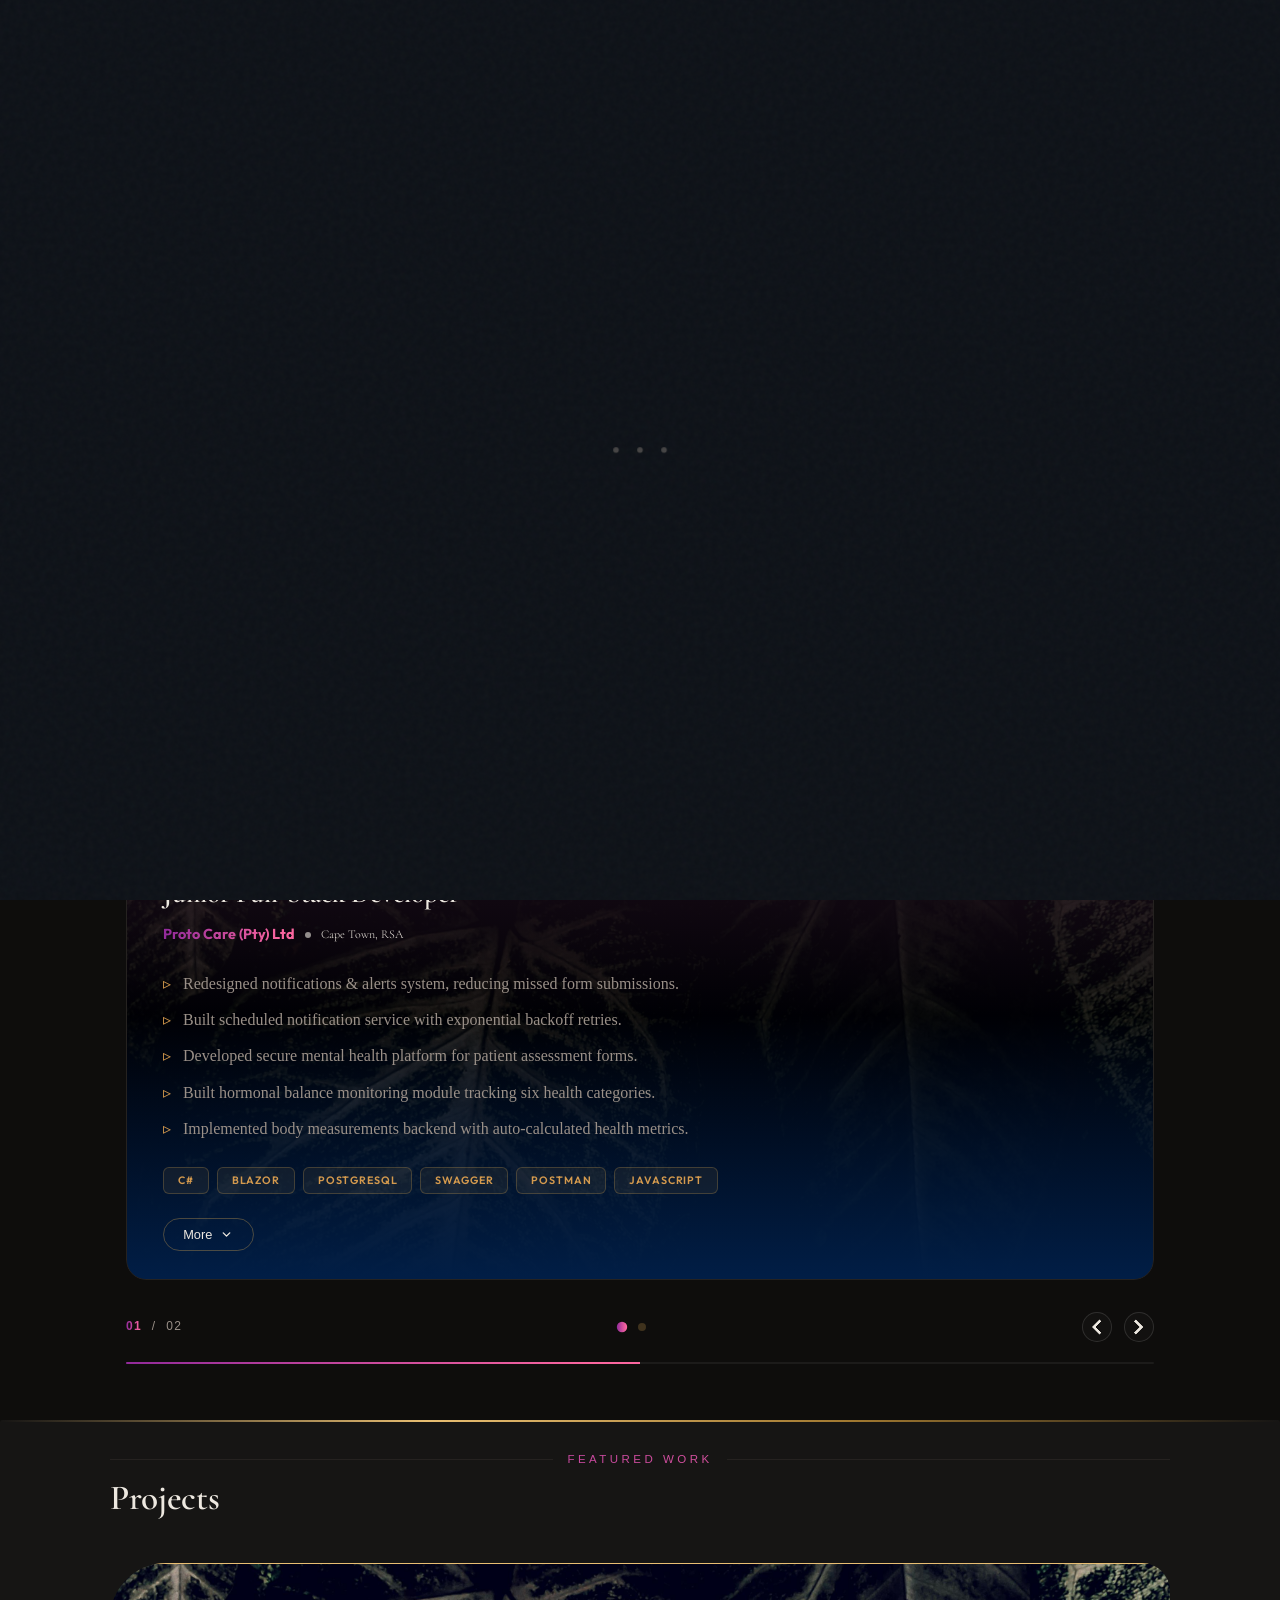
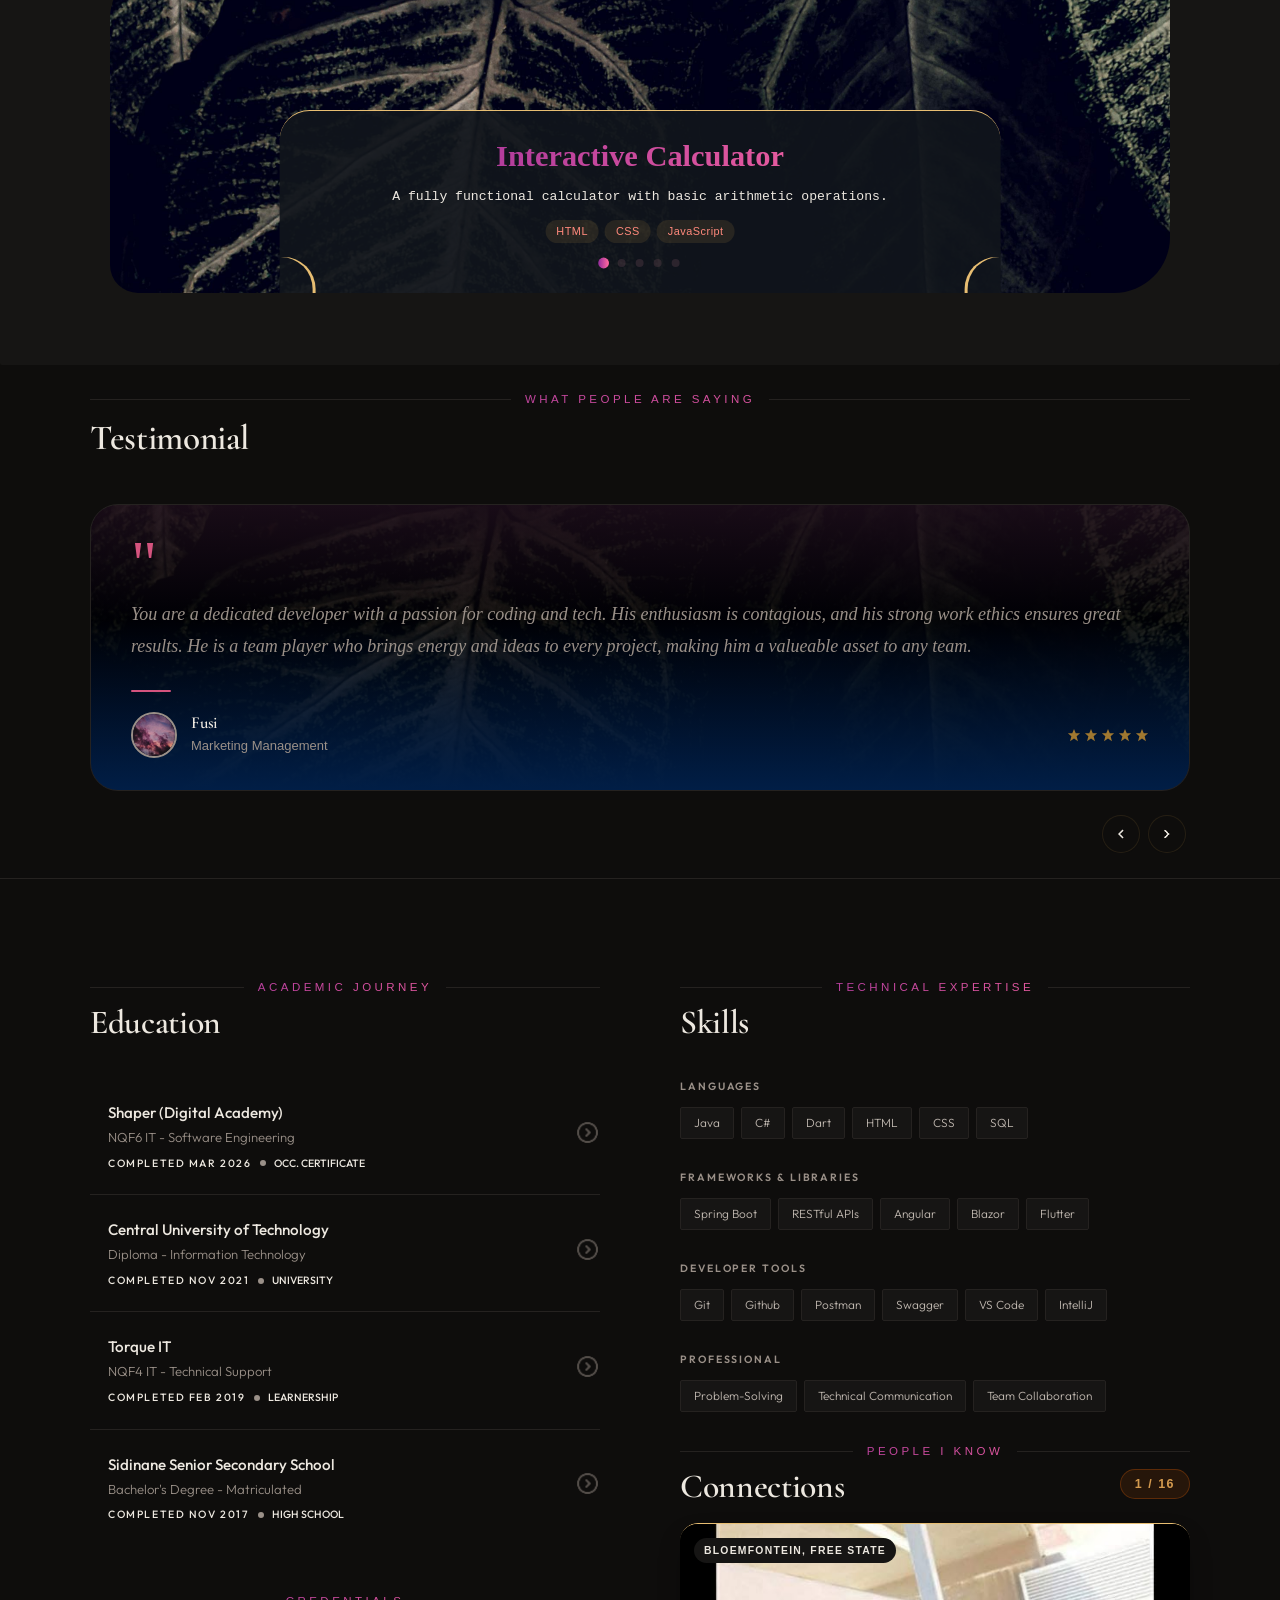
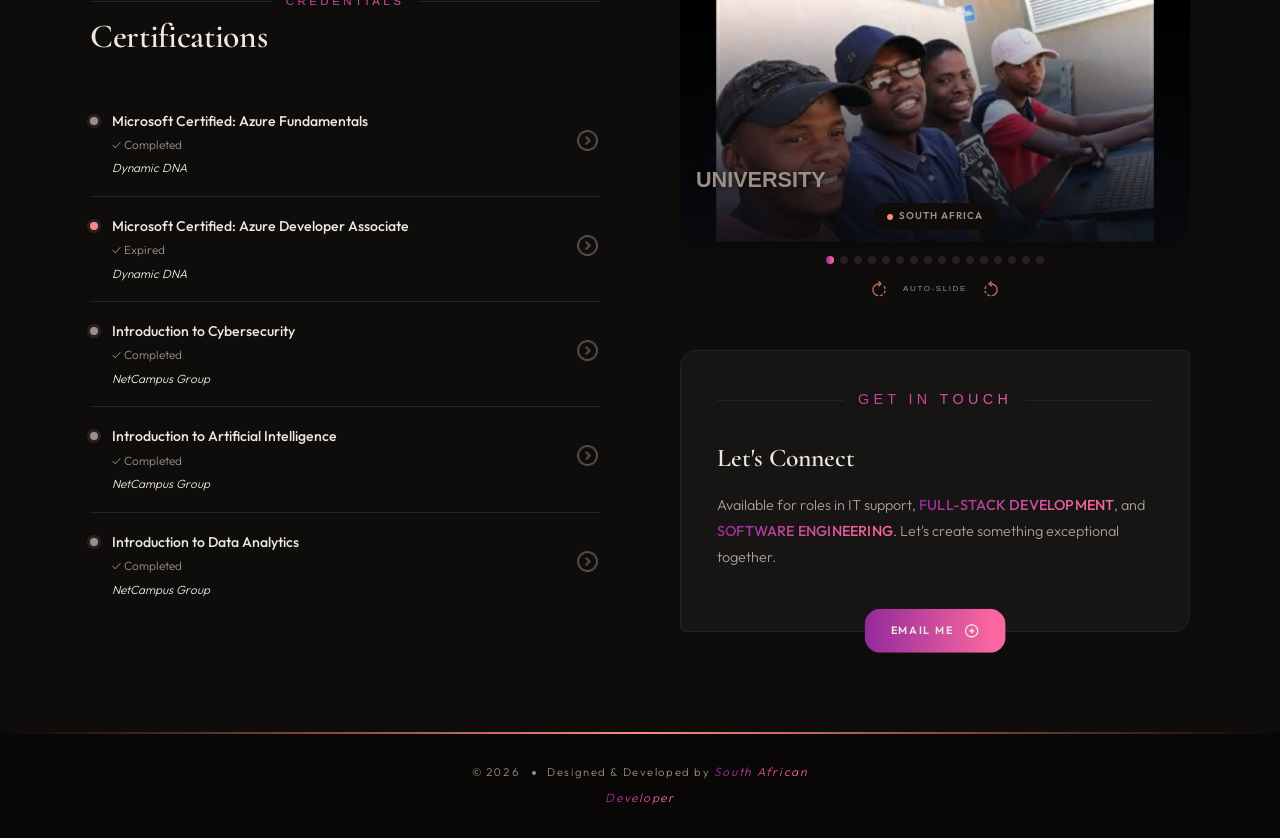
==== commit 2ed88b68: "feat: add loading skeleton" ====
--- a/html/index.html
+++ b/html/index.html
@@ -5,14 +5,26 @@
   <meta charset="UTF-8" />
   <meta name="viewport" content="width=device-width, initial-scale=1.0" />
   <title>Seetsi — Portfolio</title>
-  <link rel="stylesheet" href="../css/styles.css" />
-  <link rel="stylesheet" href="../css/mediaquery.css" />
+  <link rel="stylesheet" href="/css/styles.css" />
+  <link rel="stylesheet" href="/css/mediaquery.css" />
   <link
     href="https://fonts.googleapis.com/css2?family=Cormorant+Garamond:ital,wght@0,300;0,400;0,600;0,700;1,300;1,400;1,600&family=Outfit:wght@300;400;500;600&display=swap"
     rel="stylesheet" />
 </head>
 
 <body>
+  <!-- Loader -->
+  <div id="skeleton-loader">
+    <div class="loader-wrapper">
+      <div class="dot-loader">
+        <span class="dots"></span>
+        <span class="dots"></span>
+        <span class="dots"></span>
+      </div>
+    </div>
+  </div>
+
+  <!-- Content slots -->
   <div id="slot-navbar"></div>
   <div id="slot-hero"></div>
   <div id="slot-experience"></div>
@@ -23,6 +35,29 @@
   <div id="slot-popups"></div>
 
   <script>
+    // ---- RECORD START TIME ----
+    const startTime = Date.now();
+    const MIN_DISPLAY_MS = 9000;        // 9 seconds
+    const SAFETY_TIMEOUT_MS = MIN_DISPLAY_MS + 10000; // 19 seconds (safe buffer)
+
+    // ---- Helper to hide loader only after minimum time ----
+    function hideLoaderWhenReady() {
+      const loader = document.getElementById('skeleton-loader');
+      if (!loader) return;
+
+      const elapsed = Date.now() - startTime;
+      const remaining = MIN_DISPLAY_MS - elapsed;
+
+      if (remaining <= 0) {
+        loader.classList.add('hidden');
+      } else {
+        setTimeout(() => {
+          loader.classList.add('hidden');
+        }, remaining);
+      }
+    }
+
+    // ---- Partial loading ----
     async function loadPartial(slotId, file) {
       try {
         const res = await fetch(file);
@@ -38,29 +73,27 @@
     }
 
     async function init() {
-      await loadPartial("slot-navbar", "partials/navbar.html");
-      await loadPartial("slot-hero", "partials/hero.html");
-      await loadPartial("slot-experience", "partials/experience.html");
-      await loadPartial("slot-projects", "partials/projects.html");
-      await loadPartial("slot-testimonial", "partials/testimonial.html");
-      await loadPartial("slot-edu-skills", "partials/edu-skills.html");
-      await loadPartial("slot-footer", "partials/footer.html");
-      await loadPartial("slot-popups", "partials/popups.html");
+      await loadPartial("slot-navbar", "/html/partials/navbar.html");
+      await loadPartial("slot-hero", "/html/partials/hero.html");
+      await loadPartial("slot-experience", "/html/partials/experience.html");
+      await loadPartial("slot-projects", "/html/partials/projects.html");
+      await loadPartial("slot-testimonial", "/html/partials/testimonial.html");
+      await loadPartial("slot-edu-skills", "/html/partials/edu-skills.html");
+      await loadPartial("slot-footer", "/html/partials/footer.html");
+      await loadPartial("slot-popups", "/html/partials/popups.html");
 
-      // Now load and execute all dependent scripts
       const scripts = [
-        "../js/script.js",
-        "../js/scroll-lock.js",
-        "../js/openEduPopup.js",
-        "../js/openDoc.js",
-        "../js/openCertPanel.js",
-        "../js/dateFooter.js",
-        "../js/experienceSlider.js",
-        "../js/projectSlider.js",
-        "../js/testimonialSlider.js",
-        "../js/connectionSlider.js",
-        "../js/skillsView.js"
-
+        "/js/script.js",
+        "/js/scroll-lock.js",
+        "/js/openEduPopup.js",
+        "/js/openDoc.js",
+        "/js/openCertPanel.js",
+        "/js/dateFooter.js",
+        "/js/experienceSlider.js",
+        "/js/projectSlider.js",
+        "/js/testimonialSlider.js",
+        "/js/connectionSlider.js",
+        "/js/skillsView.js"
       ];
 
       for (const src of scripts) {
@@ -73,14 +106,24 @@
         });
       }
 
-      // Finally dispatch the 'partialsLoaded' event (optional, since scripts already ran)
+      hideLoaderWhenReady();
       window.dispatchEvent(new Event("partialsLoaded"));
     }
 
+    // ---- Start loading ----
     init().catch(function (err) {
       console.error('Portfolio failed to initialise:', err);
+      hideLoaderWhenReady();
     });
 
+    // ---- Safety fallback (much longer than min display) ----
+    setTimeout(function() {
+      const loader = document.getElementById('skeleton-loader');
+      if (loader && !loader.classList.contains('hidden')) {
+        loader.classList.add('hidden');
+        console.warn('Loader hidden after safety timeout');
+      }
+    }, SAFETY_TIMEOUT_MS);
   </script>
 </body>
 
--- a/css/styles.css
+++ b/css/styles.css
@@ -65,6 +65,85 @@
   pointer-events: none;
   z-index: 9999;
 }
+
+/*══════════════════════════════════════ SKELETON ══════════════════════════════════════*/
+  #skeleton-loader {
+    position: fixed;
+    inset: 0;                    
+    width: 100%;
+    height: 100%;
+    background: #0d1117;       
+    z-index: 99999;
+    display: flex;
+    flex-direction: column;
+    align-items: center;
+    justify-content: center;
+    transition: opacity 0.8s ease, visibility 0.8s ease;
+    visibility: visible;
+    opacity: 1;
+    pointer-events: none;     
+  }
+
+  #skeleton-loader.hidden {
+    opacity: 0;
+    visibility: hidden;
+  }
+
+  #skeleton-loader::before {
+    content: "";
+    position: absolute;
+    inset: 0;
+    background-image: url("data:image/svg+xml,%3Csvg viewBox='0 0 200 200' xmlns='http://www.w3.org/2000/svg'%3E%3Cfilter id='n'%3E%3CfeTurbulence type='fractalNoise' baseFrequency='0.75' numOctaves='4' stitchTiles='stitch'/%3E%3C/filter%3E%3Crect width='100%25' height='100%25' filter='url(%23n)' opacity='1'/%3E%3C/svg%3E");
+    opacity: 0.03;
+    pointer-events: none;
+    z-index: 1;                 
+  }
+
+  
+  .loader-wrapper {
+    display: flex;
+    align-items: center;
+    gap: 14px;
+    position: relative;      
+    z-index: 2;
+  }
+
+  .loader-label {
+    color: var(--expired);
+    font-family: 'Outfit', sans-serif;
+    font-size: 1.1rem;
+    letter-spacing: 1px;
+    font-weight: 400;
+  }
+
+  .dot-loader {
+    display: flex;
+    align-items: center;
+    gap: 10px;
+  }
+
+  .dots {
+    width: 14px;
+    height: 14px;
+    border-radius: 50%;
+    background: var(--muted, #58a6ff);
+    animation: dot-bounce 1.4s infinite ease-in-out both;
+  }
+
+  .dots:nth-child(1) { animation-delay: -0.32s; }
+  .dots:nth-child(2) { animation-delay: -0.16s; }
+  .dots:nth-child(3) { animation-delay: 0s; }
+
+  @keyframes dot-bounce {
+    0%, 80%, 100% {
+      transform: scale(0.4);
+      opacity: 0.4;
+    }
+    40% {
+      transform: scale(1);
+      opacity: 1;
+    }
+  }
 
 /* ══════════════════════════════════════ NAVBAR */
 .navbar {
--- a/css/mediaquery.css
+++ b/css/mediaquery.css
@@ -155,7 +155,10 @@
     padding: 3rem 1.75rem 2.5rem;
   }
 
-  .photo-label {
+  .hero-photo{
+    display: none;
+  }
+  /*.photo-label {
     color: var(--text-muted);
     background: var(--border);
     text-align: center;
@@ -163,7 +166,7 @@
     margin: 1.25rem;
     font-weight: 800;
     border-radius: 0.0625rem 2.5rem;
-  }
+  }*/
 
   .slider {
     height: 20rem;
@@ -378,6 +381,7 @@
 
   .exp-detail-wrapper.expanded {
     max-height: 100vh;
+    overflow: auto;
   }
 
   .exp-detail-content {
@@ -391,7 +395,6 @@
     max-height: 100vh;
     overflow-y: hidden;
   }
-
 }
 
 /* ── max 600px ──────────────────────────────────────── */
